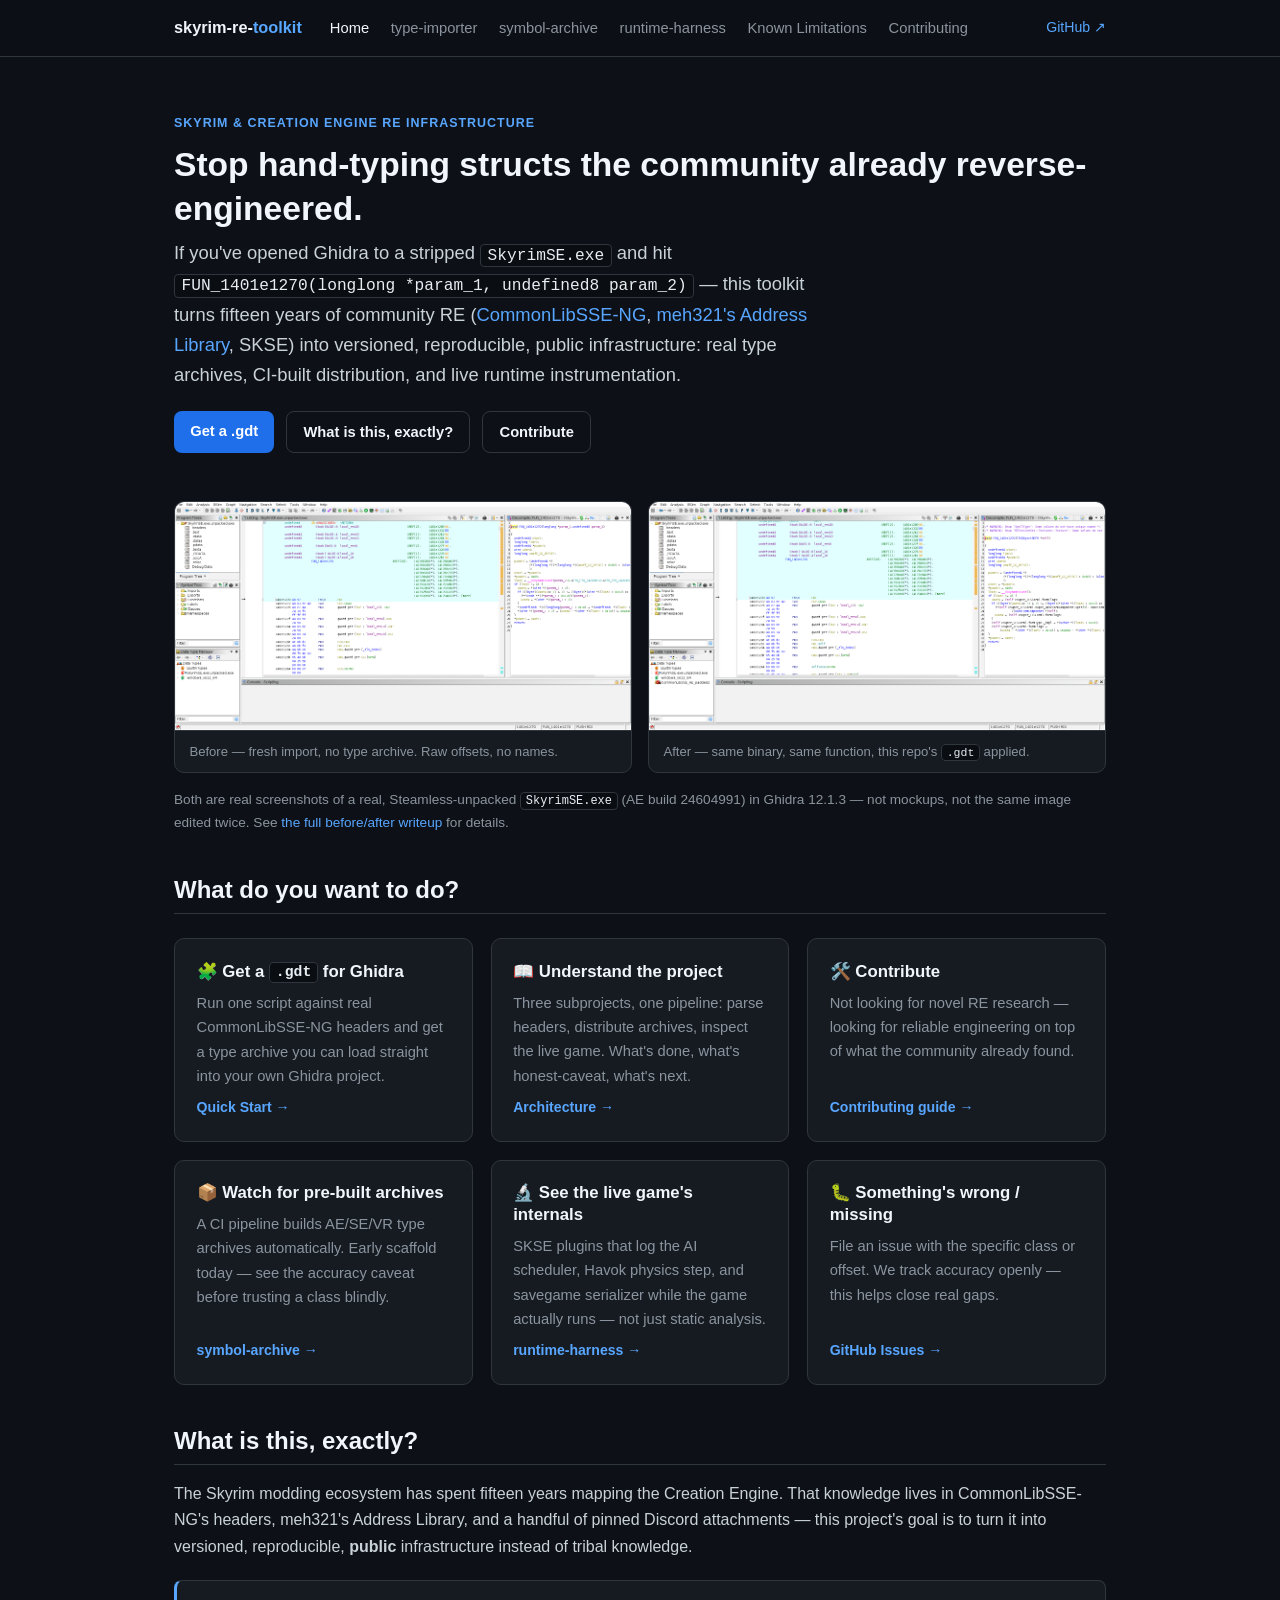
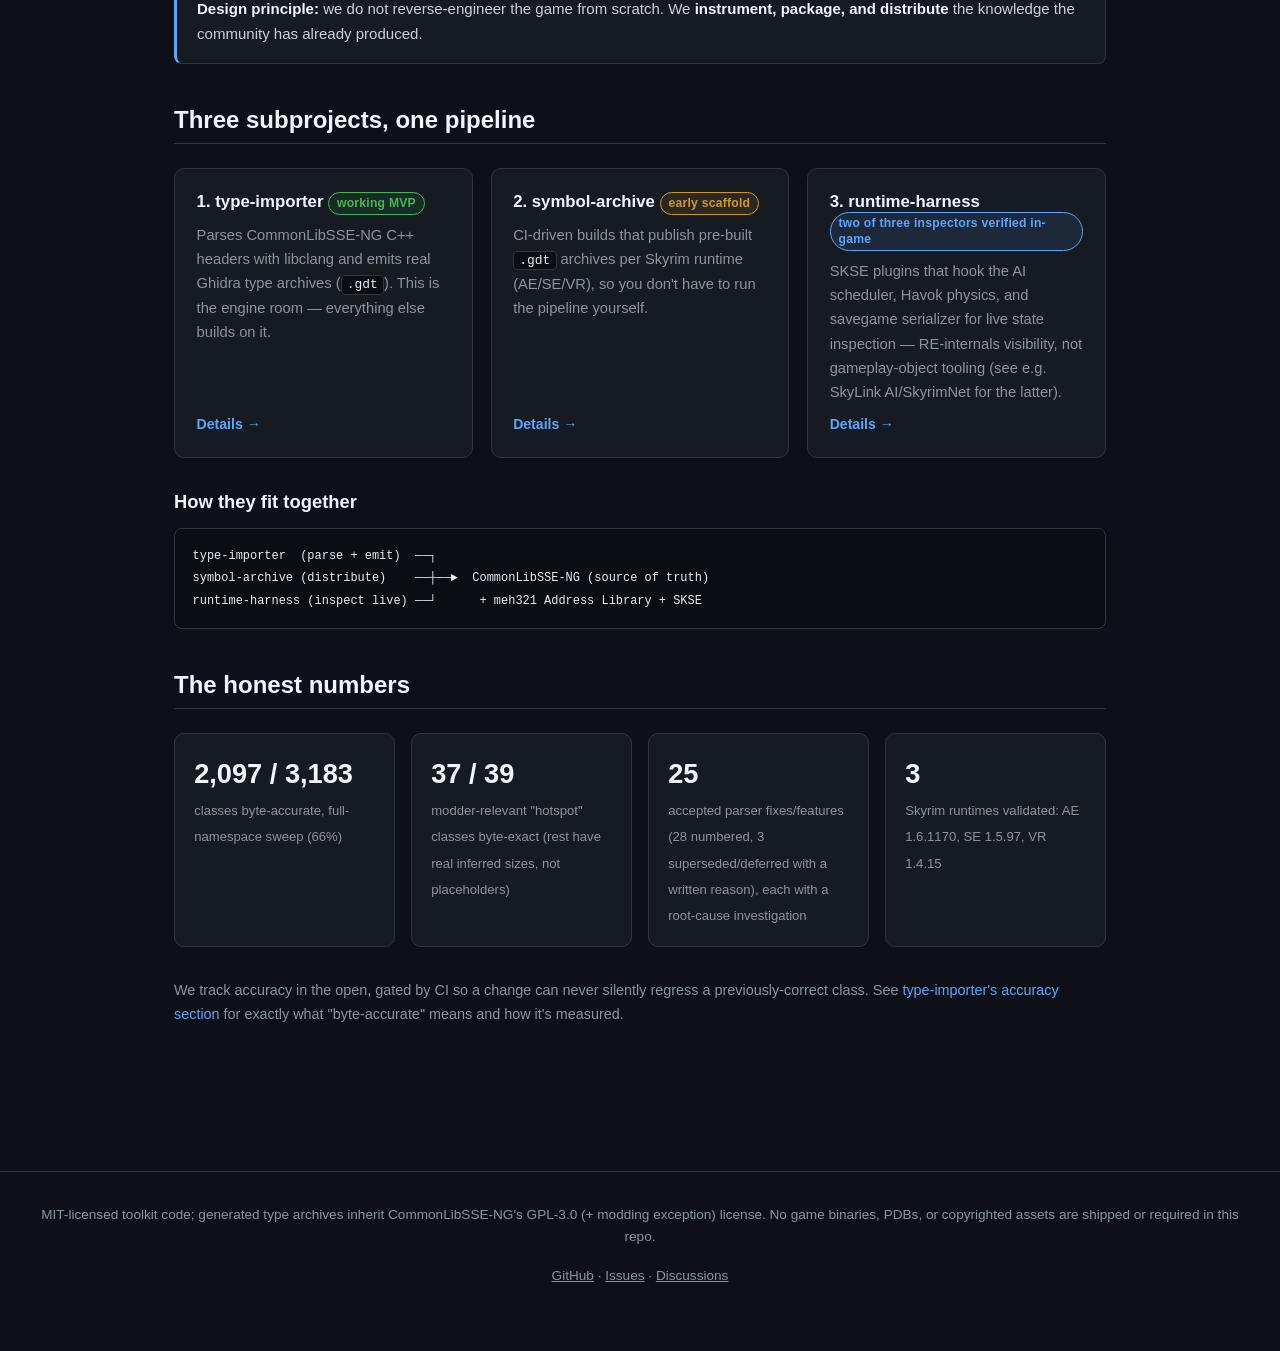
==== docs/index.html @ 268f7a03 "docs: T1-9 -- sync stale coverage numbers to patch 0028 (2,097/3,183 AE) Recomputed from the committ" ====
<!doctype html>
<html lang="en">
<head>
<meta charset="utf-8">
<title>skyrim-re-toolkit — reverse-engineering infrastructure for Skyrim</title>
<meta name="viewport" content="width=device-width, initial-scale=1">
<meta name="description" content="Type archives, distribution, and runtime instrumentation for Skyrim / Creation Engine reverse engineering — built on CommonLibSSE-NG, the Address Library, and SKSE.">
<link rel="stylesheet" href="assets/css/style.css">
</head>
<body>

<div class="topbar">
  <div class="topbar-inner">
    <div class="topbar-brand">skyrim-re-<span>toolkit</span></div>
    <nav class="topbar-nav">
      <a href="index.html" class="active">Home</a>
      <a href="type-importer.html">type-importer</a>
      <a href="symbol-archive.html">symbol-archive</a>
      <a href="runtime-harness.html">runtime-harness</a>
      <a href="known-limitations.html">Known Limitations</a>
      <a href="contributing.html">Contributing</a>
    </nav>
    <div class="topbar-gh"><a href="https://github.com/ByteBard97/skyrim-re-toolkit">GitHub ↗</a></div>
  </div>
</div>

<main>

  <section class="hero">
    <div class="eyebrow">Skyrim &amp; Creation Engine RE infrastructure</div>
    <h1>Stop hand-typing structs the community already reverse-engineered.</h1>
    <p class="lede">
      If you've opened Ghidra to a stripped <code>SkyrimSE.exe</code> and hit
      <code>FUN_1401e1270(longlong *param_1, undefined8 param_2)</code> — this toolkit
      turns fifteen years of community RE (<a href="https://github.com/CharmedBaryon/CommonLibSSE-NG">CommonLibSSE-NG</a>,
      <a href="https://github.com/meh321/AddressLibraryDatabase">meh321's Address Library</a>, SKSE) into
      versioned, reproducible, public infrastructure: real type archives, CI-built distribution, and
      live runtime instrumentation.
    </p>
    <div class="btn-row">
      <a class="btn" href="type-importer.html">Get a .gdt</a>
      <a class="btn-outline" href="#what-is-this">What is this, exactly?</a>
      <a class="btn-outline" href="contributing.html">Contribute</a>
    </div>
  </section>

  <div class="shot-pair">
    <div class="shot">
      <img src="assets/img/ghidra_untyped_decompile.png" alt="Ghidra decompiler showing an untyped function with raw pointer-offset arithmetic like (longlong)param_1 + 0x1a">
      <div class="shot-caption">Before — fresh import, no type archive. Raw offsets, no names.</div>
    </div>
    <div class="shot">
      <img src="assets/img/ghidra_typed_decompile.png" alt="Ghidra decompiler showing the same function retyped to TESObjectREFR with self->super_TESForm.formFlags instead of raw offsets">
      <div class="shot-caption">After — same binary, same function, this repo's <code>.gdt</code> applied.</div>
    </div>
  </div>
  <p style="font-size:0.85rem;color:var(--text-dim)">
    Both are real screenshots of a real, Steamless-unpacked <code>SkyrimSE.exe</code> (AE build 24604991) in
    Ghidra 12.1.3 — not mockups, not the same image edited twice. See
    <a href="type-importer.html#demo">the full before/after writeup</a> for details.
  </p>

  <h2 id="what-do-you-want-to-do">What do you want to do?</h2>
  <div class="card-grid">
    <div class="card">
      <h3>🧩 Get a <code>.gdt</code> for Ghidra</h3>
      <p>Run one script against real CommonLibSSE-NG headers and get a type archive you can load straight into your own Ghidra project.</p>
      <a class="card-cta" href="type-importer.html#quick-start">Quick Start →</a>
    </div>
    <div class="card">
      <h3>📖 Understand the project</h3>
      <p>Three subprojects, one pipeline: parse headers, distribute archives, inspect the live game. What's done, what's honest-caveat, what's next.</p>
      <a class="card-cta" href="#architecture">Architecture →</a>
    </div>
    <div class="card">
      <h3>🛠️ Contribute</h3>
      <p>Not looking for novel RE research — looking for reliable engineering on top of what the community already found.</p>
      <a class="card-cta" href="contributing.html">Contributing guide →</a>
    </div>
    <div class="card">
      <h3>📦 Watch for pre-built archives</h3>
      <p>A CI pipeline builds AE/SE/VR type archives automatically. Early scaffold today — see the accuracy caveat before trusting a class blindly.</p>
      <a class="card-cta" href="symbol-archive.html">symbol-archive →</a>
    </div>
    <div class="card">
      <h3>🔬 See the live game's internals</h3>
      <p>SKSE plugins that log the AI scheduler, Havok physics step, and savegame serializer while the game actually runs — not just static analysis.</p>
      <a class="card-cta" href="runtime-harness.html">runtime-harness →</a>
    </div>
    <div class="card">
      <h3>🐛 Something's wrong / missing</h3>
      <p>File an issue with the specific class or offset. We track accuracy openly — this helps close real gaps.</p>
      <a class="card-cta" href="https://github.com/ByteBard97/skyrim-re-toolkit/issues">GitHub Issues →</a>
    </div>
  </div>

  <h2 id="what-is-this">What is this, exactly?</h2>
  <p>
    The Skyrim modding ecosystem has spent fifteen years mapping the Creation Engine. That knowledge
    lives in CommonLibSSE-NG's headers, meh321's Address Library, and a handful of pinned Discord
    attachments — this project's goal is to turn it into versioned, reproducible, <strong>public</strong>
    infrastructure instead of tribal knowledge.
  </p>
  <div class="callout">
    <strong>Design principle:</strong> we do not reverse-engineer the game from scratch. We
    <strong>instrument, package, and distribute</strong> the knowledge the community has already produced.
  </div>

  <h2 id="architecture">Three subprojects, one pipeline</h2>
  <div class="card-grid">
    <div class="card">
      <h3>1. type-importer <span class="badge badge-good">working MVP</span></h3>
      <p>Parses CommonLibSSE-NG C++ headers with libclang and emits real Ghidra type archives (<code>.gdt</code>). This is the engine room — everything else builds on it.</p>
      <a class="card-cta" href="type-importer.html">Details →</a>
    </div>
    <div class="card">
      <h3>2. symbol-archive <span class="badge badge-warn">early scaffold</span></h3>
      <p>CI-driven builds that publish pre-built <code>.gdt</code> archives per Skyrim runtime (AE/SE/VR), so you don't have to run the pipeline yourself.</p>
      <a class="card-cta" href="symbol-archive.html">Details →</a>
    </div>
    <div class="card">
      <h3>3. runtime-harness <span class="badge badge-progress">two of three inspectors verified in-game</span></h3>
      <p>SKSE plugins that hook the AI scheduler, Havok physics, and savegame serializer for live state inspection — RE-internals visibility, not gameplay-object tooling (see e.g. SkyLink AI/SkyrimNet for the latter).</p>
      <a class="card-cta" href="runtime-harness.html">Details →</a>
    </div>
  </div>

  <h3>How they fit together</h3>
  <pre><code>type-importer  (parse + emit)  ──┐
symbol-archive (distribute)    ──┼──►  CommonLibSSE-NG (source of truth)
runtime-harness (inspect live) ──┘      + meh321 Address Library + SKSE</code></pre>

  <h2 id="numbers">The honest numbers</h2>
  <div class="stat-grid">
    <div class="stat"><span class="num">2,097 / 3,183</span><span class="label">classes byte-accurate, full-namespace sweep (66%)</span></div>
    <div class="stat"><span class="num">37 / 39</span><span class="label">modder-relevant "hotspot" classes byte-exact (rest have real inferred sizes, not placeholders)</span></div>
    <div class="stat"><span class="num">25</span><span class="label">accepted parser fixes/features (28 numbered, 3 superseded/deferred with a written reason), each with a root-cause investigation</span></div>
    <div class="stat"><span class="num">3</span><span class="label">Skyrim runtimes validated: AE 1.6.1170, SE 1.5.97, VR 1.4.15</span></div>
  </div>
  <p style="font-size:0.9rem;color:var(--text-dim)">
    We track accuracy in the open, gated by CI so a change can never silently regress a previously-correct
    class. See <a href="type-importer.html#accuracy">type-importer's accuracy section</a> for exactly what
    "byte-accurate" means and how it's measured.
  </p>

</main>

<footer>
  <p>MIT-licensed toolkit code; generated type archives inherit CommonLibSSE-NG's GPL-3.0 (+ modding
  exception) license. No game binaries, PDBs, or copyrighted assets are shipped or required in this repo.</p>
  <p>
    <a href="https://github.com/ByteBard97/skyrim-re-toolkit">GitHub</a> ·
    <a href="https://github.com/ByteBard97/skyrim-re-toolkit/issues">Issues</a> ·
    <a href="https://github.com/ByteBard97/skyrim-re-toolkit/discussions">Discussions</a>
  </p>
</footer>

</body>
</html>
---- docs/assets/css/style.css ----
:root {
  --bg: #0d1117;
  --bg-raised: #161b22;
  --bg-card: #161b22;
  --border: #30363d;
  --text: #c9d1d9;
  --text-dim: #8b949e;
  --heading: #f0f6fc;
  --accent: #58a6ff;
  --accent-dim: #1f6feb;
  --good: #3fb950;
  --warn: #d29922;
  --code-bg: #0a0d12;
  --max-width: 980px;
}

* { box-sizing: border-box; }

html { scroll-behavior: smooth; }

body {
  margin: 0;
  background: var(--bg);
  color: var(--text);
  font-family: -apple-system, BlinkMacSystemFont, "Segoe UI", Helvetica, Arial, sans-serif;
  line-height: 1.65;
  font-size: 16px;
}

a { color: var(--accent); text-decoration: none; }
a:hover { text-decoration: underline; }

h1, h2, h3, h4 {
  color: var(--heading);
  line-height: 1.3;
  font-weight: 650;
}

h1 { font-size: 2.1rem; margin: 0 0 0.5rem; }
h2 { font-size: 1.5rem; margin: 2.5rem 0 1rem; border-bottom: 1px solid var(--border); padding-bottom: 0.5rem; }
h3 { font-size: 1.15rem; margin: 1.75rem 0 0.75rem; }

p { margin: 0 0 1rem; }

code {
  font-family: ui-monospace, "SFMono-Regular", Menlo, Consolas, monospace;
  background: var(--code-bg);
  border: 1px solid var(--border);
  border-radius: 4px;
  padding: 0.1em 0.4em;
  font-size: 0.88em;
  color: #e6edf3;
}

pre {
  background: var(--code-bg);
  border: 1px solid var(--border);
  border-radius: 8px;
  padding: 1rem 1.1rem;
  overflow-x: auto;
  font-size: 0.85rem;
}
pre code { background: none; border: none; padding: 0; }

/* ---------- layout shell ---------- */

.topbar {
  border-bottom: 1px solid var(--border);
  background: rgba(13, 17, 23, 0.85);
  backdrop-filter: blur(6px);
  position: sticky;
  top: 0;
  z-index: 10;
}
.topbar-inner {
  max-width: var(--max-width);
  margin: 0 auto;
  padding: 0.9rem 1.5rem;
  display: flex;
  align-items: center;
  gap: 1.75rem;
  flex-wrap: wrap;
}
.topbar-brand {
  font-weight: 700;
  color: var(--heading);
  font-size: 1.02rem;
  white-space: nowrap;
}
.topbar-brand span { color: var(--accent); }
.topbar-nav {
  display: flex;
  gap: 1.35rem;
  flex-wrap: wrap;
  font-size: 0.92rem;
}
.topbar-nav a { color: var(--text-dim); }
.topbar-nav a:hover, .topbar-nav a.active { color: var(--heading); text-decoration: none; }
.topbar-gh {
  margin-left: auto;
  font-size: 0.88rem;
  color: var(--text-dim);
}

main {
  max-width: var(--max-width);
  margin: 0 auto;
  padding: 2.5rem 1.5rem 5rem;
}

.eyebrow {
  text-transform: uppercase;
  letter-spacing: 0.08em;
  font-size: 0.78rem;
  color: var(--accent);
  font-weight: 700;
  margin-bottom: 0.6rem;
}

.lede {
  font-size: 1.15rem;
  color: var(--text);
  max-width: 62ch;
}

footer {
  border-top: 1px solid var(--border);
  margin-top: 3rem;
  padding: 2rem 1.5rem 3rem;
  text-align: center;
  color: var(--text-dim);
  font-size: 0.85rem;
}
footer a { color: var(--text-dim); text-decoration: underline; }

/* ---------- reusable components ---------- */

.card-grid {
  display: grid;
  grid-template-columns: repeat(auto-fit, minmax(240px, 1fr));
  gap: 1.1rem;
  margin: 1.5rem 0 2rem;
}
.card {
  background: var(--bg-card);
  border: 1px solid var(--border);
  border-radius: 10px;
  padding: 1.35rem;
  display: flex;
  flex-direction: column;
  gap: 0.5rem;
}
.card h3 { margin: 0; font-size: 1.05rem; }
.card p { color: var(--text-dim); font-size: 0.92rem; margin: 0; }
.card .card-cta { margin-top: auto; font-size: 0.88rem; font-weight: 600; }
.card:hover { border-color: var(--accent-dim); }

.stat-grid {
  display: grid;
  grid-template-columns: repeat(auto-fit, minmax(150px, 1fr));
  gap: 1rem;
  margin: 1.5rem 0 2rem;
}
.stat {
  background: var(--bg-raised);
  border: 1px solid var(--border);
  border-radius: 10px;
  padding: 1.1rem 1.2rem;
}
.stat .num { font-size: 1.7rem; font-weight: 750; color: var(--heading); display: block; }
.stat .label { font-size: 0.82rem; color: var(--text-dim); }

.badge {
  display: inline-block;
  font-size: 0.76rem;
  font-weight: 700;
  padding: 0.2em 0.65em;
  border-radius: 999px;
  border: 1px solid;
  letter-spacing: 0.02em;
}
.badge-good { color: var(--good); border-color: var(--good); background: rgba(63, 185, 80, 0.1); }
.badge-warn { color: var(--warn); border-color: var(--warn); background: rgba(210, 153, 34, 0.1); }
.badge-progress { color: var(--accent); border-color: var(--accent); background: rgba(88, 166, 255, 0.1); }

table {
  width: 100%;
  border-collapse: collapse;
  margin: 1rem 0 1.5rem;
  font-size: 0.9rem;
}
th, td {
  text-align: left;
  padding: 0.6rem 0.75rem;
  border-bottom: 1px solid var(--border);
  vertical-align: top;
}
th { color: var(--heading); font-weight: 650; }

.shot {
  border: 1px solid var(--border);
  border-radius: 10px;
  overflow: hidden;
  margin: 1rem 0;
  background: var(--bg-raised);
}
.shot img { display: block; width: 100%; height: auto; }
.shot-caption {
  padding: 0.6rem 0.9rem;
  font-size: 0.82rem;
  color: var(--text-dim);
  border-top: 1px solid var(--border);
}
.shot-pair {
  display: grid;
  grid-template-columns: 1fr 1fr;
  gap: 1rem;
}
@media (max-width: 720px) {
  .shot-pair { grid-template-columns: 1fr; }
}

.callout {
  border: 1px solid var(--border);
  border-left: 3px solid var(--accent);
  background: var(--bg-raised);
  border-radius: 8px;
  padding: 1rem 1.25rem;
  margin: 1.25rem 0;
  font-size: 0.94rem;
}
.callout.warn { border-left-color: var(--warn); }
.callout strong { color: var(--heading); }

.btn {
  display: inline-block;
  background: var(--accent-dim);
  color: white;
  padding: 0.55em 1.1em;
  border-radius: 8px;
  font-weight: 650;
  font-size: 0.92rem;
}
.btn:hover { background: var(--accent); text-decoration: none; }
.btn-outline {
  display: inline-block;
  border: 1px solid var(--border);
  color: var(--heading);
  padding: 0.55em 1.1em;
  border-radius: 8px;
  font-weight: 600;
  font-size: 0.92rem;
}
.btn-outline:hover { border-color: var(--accent); text-decoration: none; }
.btn-row { display: flex; gap: 0.75rem; flex-wrap: wrap; margin: 1.25rem 0 1.5rem; }

ul.plain { padding-left: 1.2rem; }
ul.plain li { margin-bottom: 0.4rem; }

.hero {
  padding: 1rem 0 0.5rem;
}
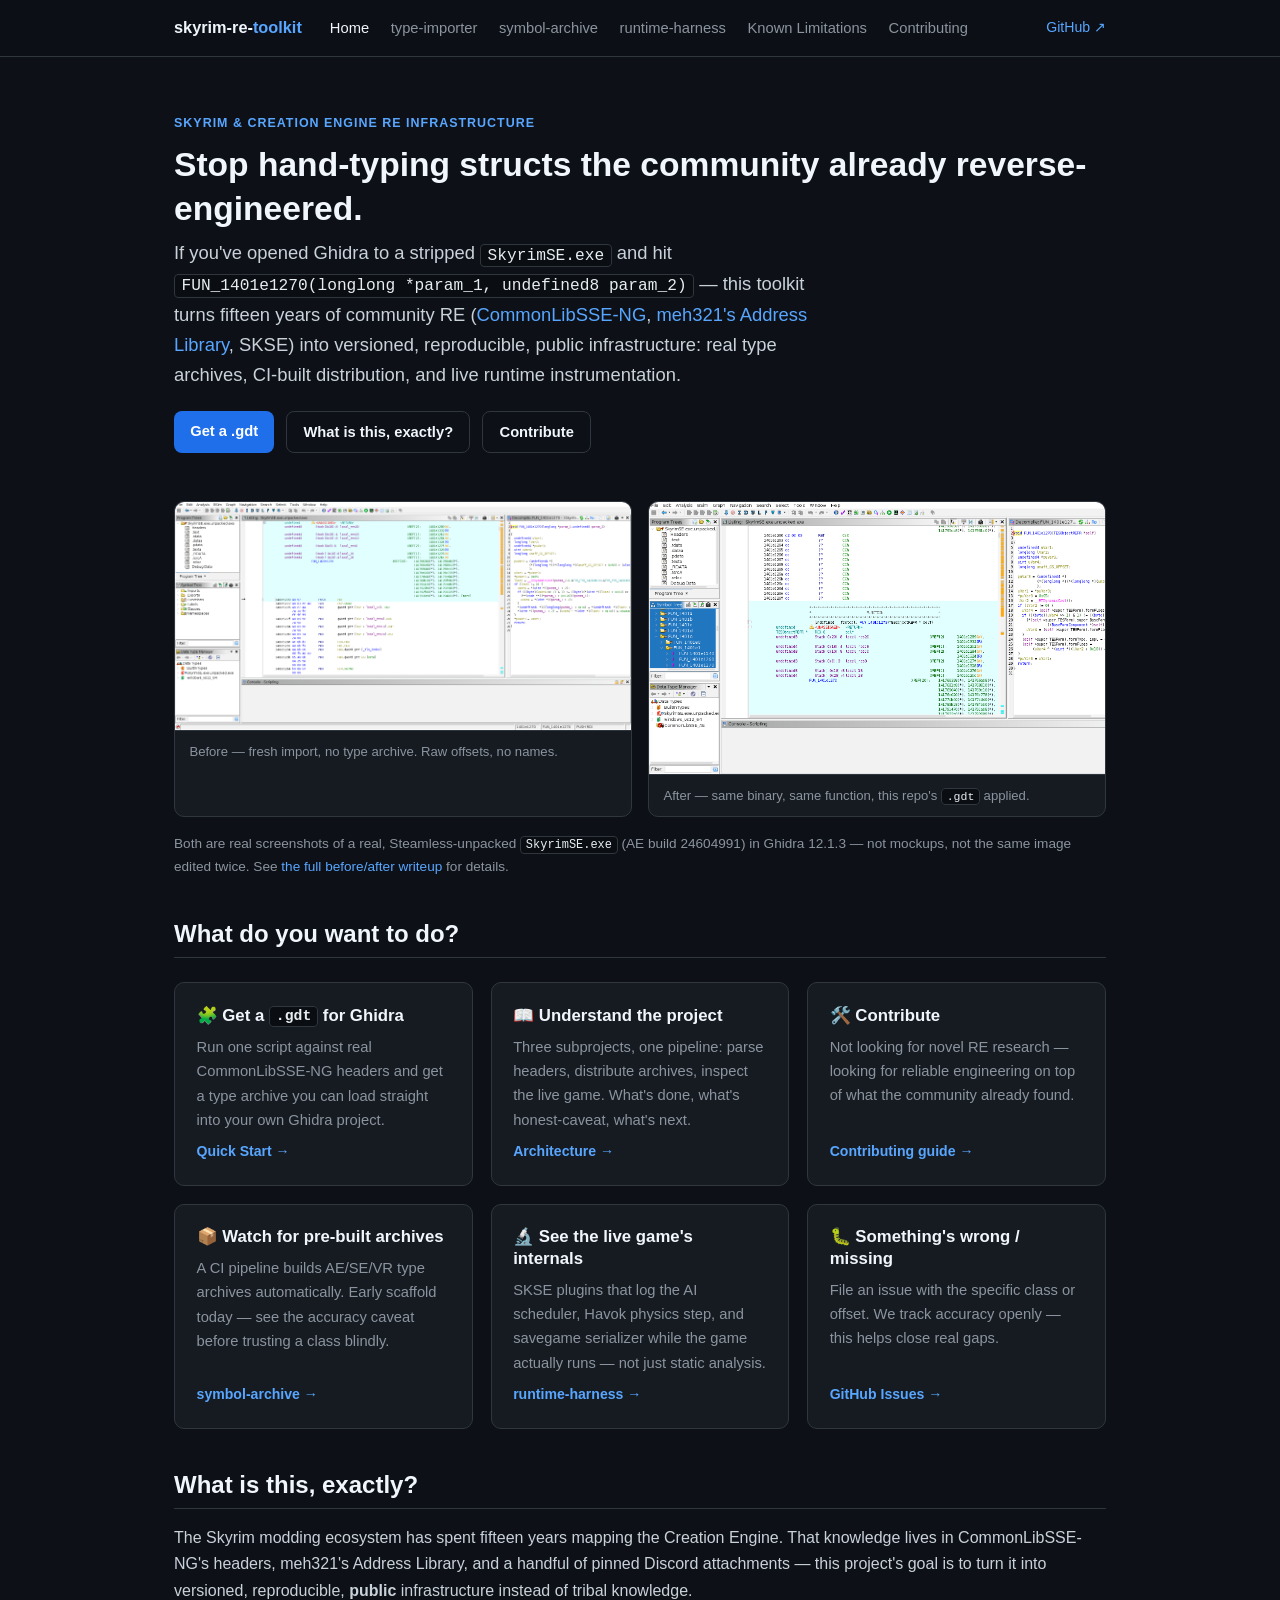
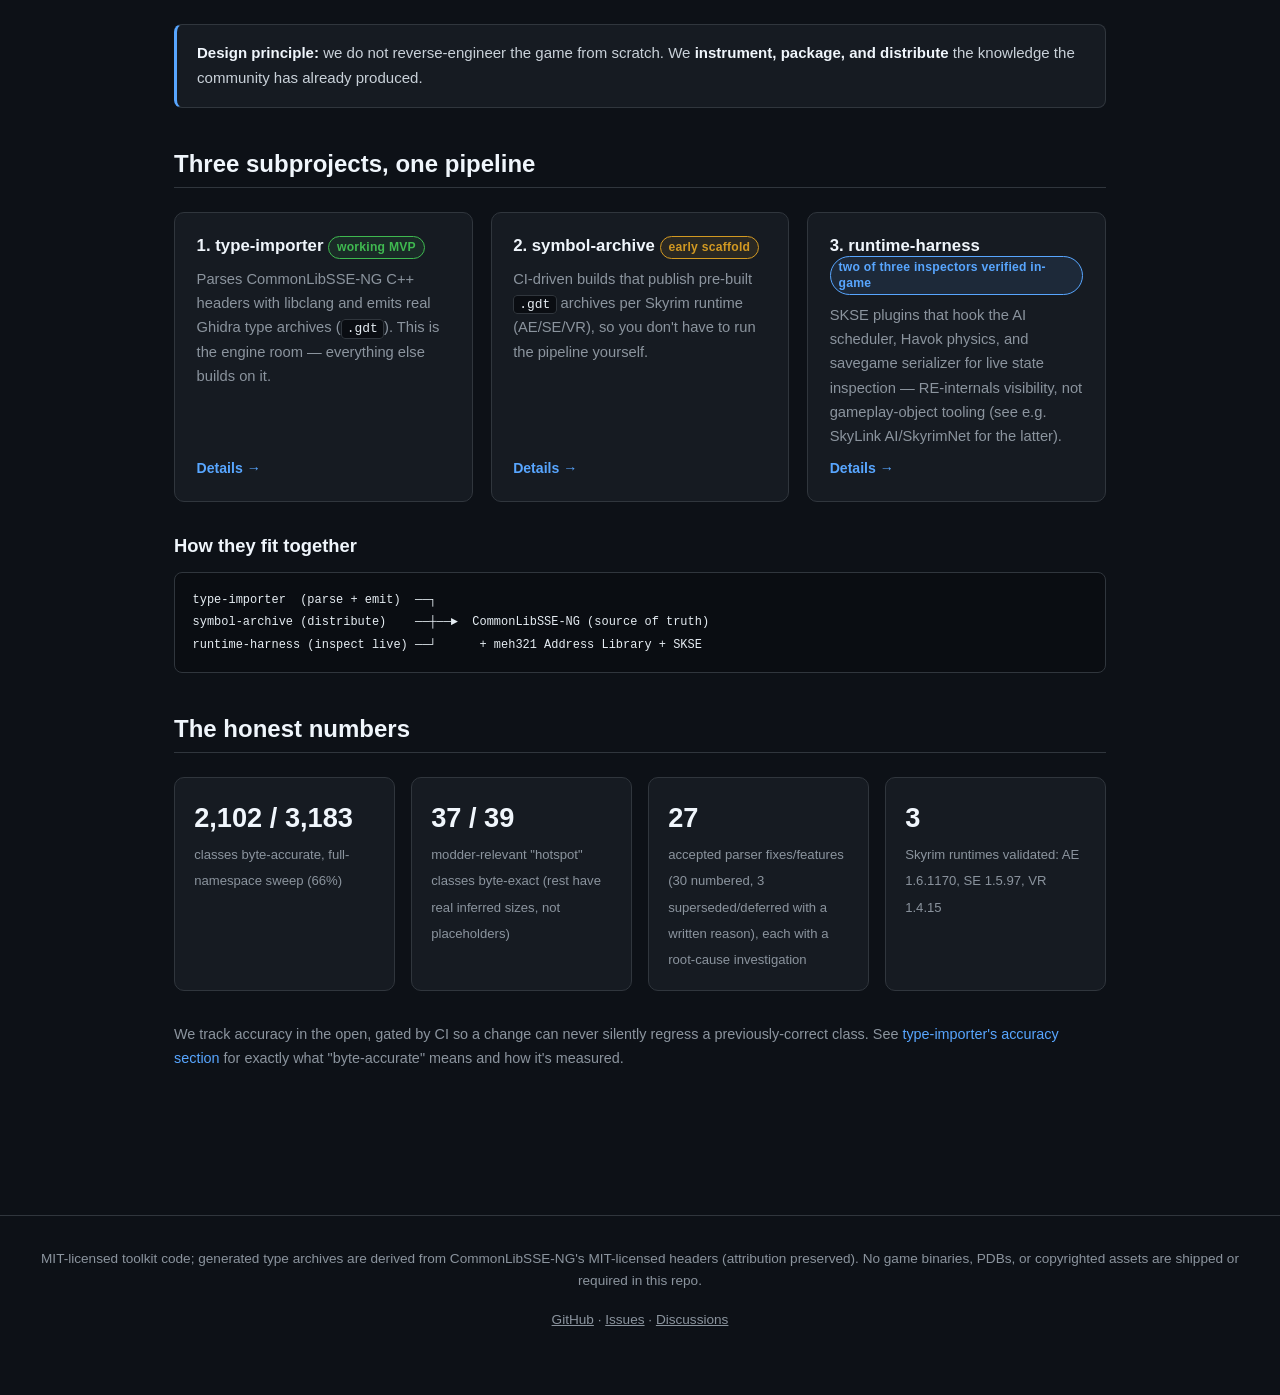
==== commit 290c79a0: "docs: fix the license story, sync numbers to patch 0030, define byte-accurate, cite prior art - Lice" ====
--- a/docs/index.html
+++ b/docs/index.html
@@ -132,9 +132,9 @@
 
   <h2 id="numbers">The honest numbers</h2>
   <div class="stat-grid">
-    <div class="stat"><span class="num">2,097 / 3,183</span><span class="label">classes byte-accurate, full-namespace sweep (66%)</span></div>
+    <div class="stat"><span class="num">2,102 / 3,183</span><span class="label">classes byte-accurate, full-namespace sweep (66%)</span></div>
     <div class="stat"><span class="num">37 / 39</span><span class="label">modder-relevant "hotspot" classes byte-exact (rest have real inferred sizes, not placeholders)</span></div>
-    <div class="stat"><span class="num">25</span><span class="label">accepted parser fixes/features (28 numbered, 3 superseded/deferred with a written reason), each with a root-cause investigation</span></div>
+    <div class="stat"><span class="num">27</span><span class="label">accepted parser fixes/features (30 numbered, 3 superseded/deferred with a written reason), each with a root-cause investigation</span></div>
     <div class="stat"><span class="num">3</span><span class="label">Skyrim runtimes validated: AE 1.6.1170, SE 1.5.97, VR 1.4.15</span></div>
   </div>
   <p style="font-size:0.9rem;color:var(--text-dim)">
@@ -146,8 +146,8 @@
 </main>
 
 <footer>
-  <p>MIT-licensed toolkit code; generated type archives inherit CommonLibSSE-NG's GPL-3.0 (+ modding
-  exception) license. No game binaries, PDBs, or copyrighted assets are shipped or required in this repo.</p>
+  <p>MIT-licensed toolkit code; generated type archives are derived from CommonLibSSE-NG's MIT-licensed
+  headers (attribution preserved). No game binaries, PDBs, or copyrighted assets are shipped or required in this repo.</p>
   <p>
     <a href="https://github.com/ByteBard97/skyrim-re-toolkit">GitHub</a> ·
     <a href="https://github.com/ByteBard97/skyrim-re-toolkit/issues">Issues</a> ·
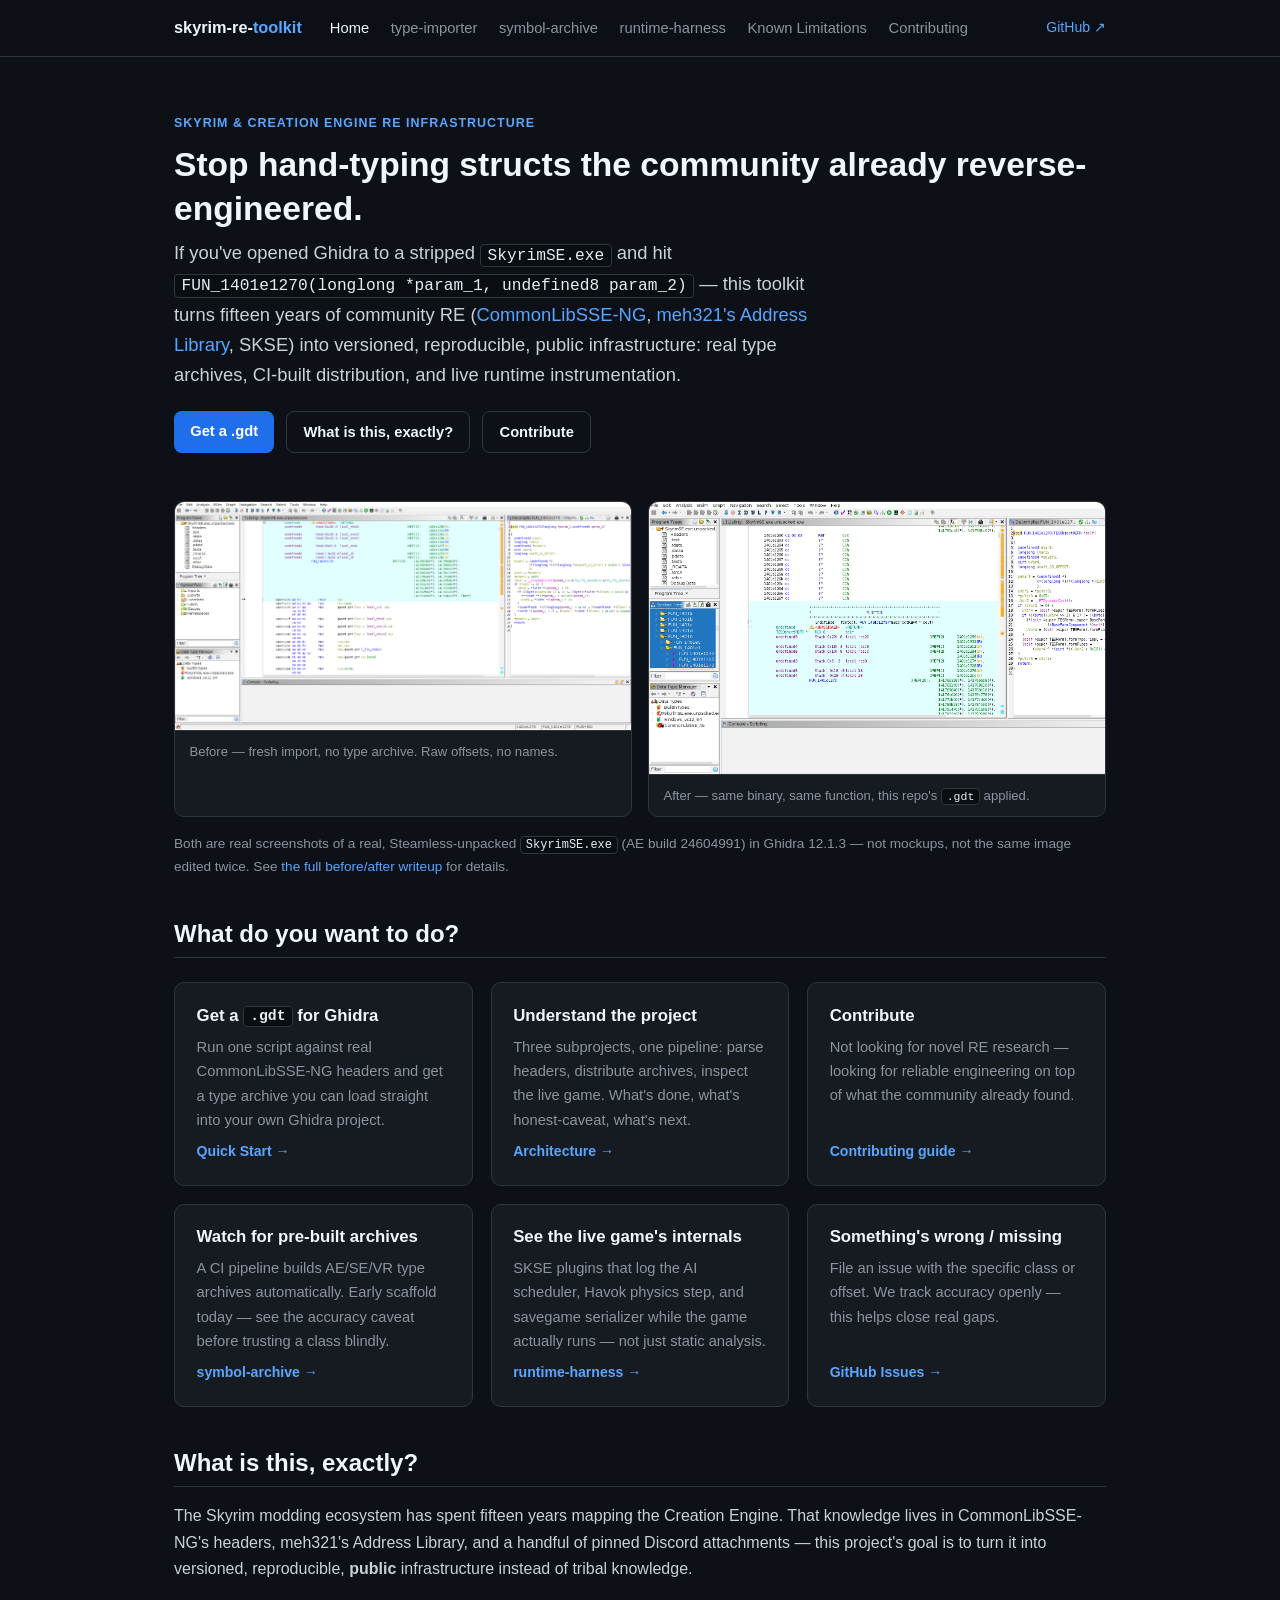
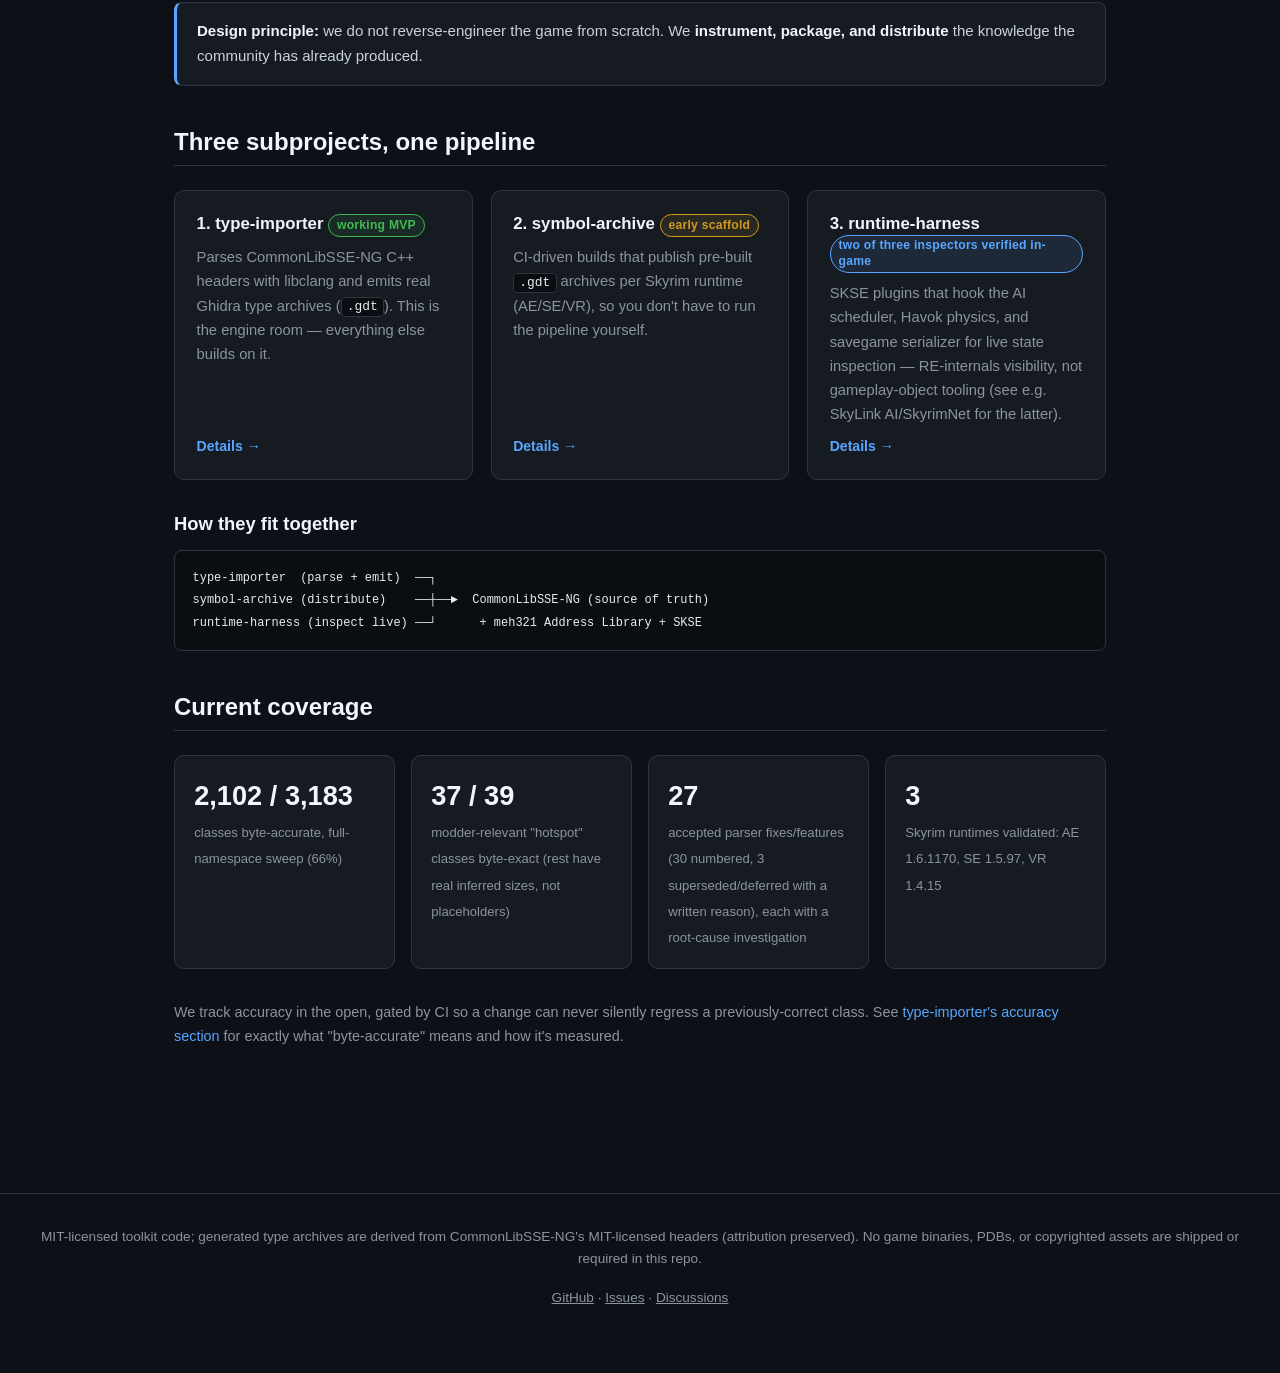
==== commit 7a5bdebd: "docs: remove remaining internal-notes leakage and clean up presentation - Drop dangling references t" ====
--- a/docs/index.html
+++ b/docs/index.html
@@ -63,32 +63,32 @@
   <h2 id="what-do-you-want-to-do">What do you want to do?</h2>
   <div class="card-grid">
     <div class="card">
-      <h3>🧩 Get a <code>.gdt</code> for Ghidra</h3>
+      <h3>Get a <code>.gdt</code> for Ghidra</h3>
       <p>Run one script against real CommonLibSSE-NG headers and get a type archive you can load straight into your own Ghidra project.</p>
       <a class="card-cta" href="type-importer.html#quick-start">Quick Start →</a>
     </div>
     <div class="card">
-      <h3>📖 Understand the project</h3>
+      <h3>Understand the project</h3>
       <p>Three subprojects, one pipeline: parse headers, distribute archives, inspect the live game. What's done, what's honest-caveat, what's next.</p>
       <a class="card-cta" href="#architecture">Architecture →</a>
     </div>
     <div class="card">
-      <h3>🛠️ Contribute</h3>
+      <h3>Contribute</h3>
       <p>Not looking for novel RE research — looking for reliable engineering on top of what the community already found.</p>
       <a class="card-cta" href="contributing.html">Contributing guide →</a>
     </div>
     <div class="card">
-      <h3>📦 Watch for pre-built archives</h3>
+      <h3>Watch for pre-built archives</h3>
       <p>A CI pipeline builds AE/SE/VR type archives automatically. Early scaffold today — see the accuracy caveat before trusting a class blindly.</p>
       <a class="card-cta" href="symbol-archive.html">symbol-archive →</a>
     </div>
     <div class="card">
-      <h3>🔬 See the live game's internals</h3>
+      <h3>See the live game's internals</h3>
       <p>SKSE plugins that log the AI scheduler, Havok physics step, and savegame serializer while the game actually runs — not just static analysis.</p>
       <a class="card-cta" href="runtime-harness.html">runtime-harness →</a>
     </div>
     <div class="card">
-      <h3>🐛 Something's wrong / missing</h3>
+      <h3>Something's wrong / missing</h3>
       <p>File an issue with the specific class or offset. We track accuracy openly — this helps close real gaps.</p>
       <a class="card-cta" href="https://github.com/ByteBard97/skyrim-re-toolkit/issues">GitHub Issues →</a>
     </div>
@@ -130,7 +130,7 @@
 symbol-archive (distribute)    ──┼──►  CommonLibSSE-NG (source of truth)
 runtime-harness (inspect live) ──┘      + meh321 Address Library + SKSE</code></pre>
 
-  <h2 id="numbers">The honest numbers</h2>
+  <h2 id="numbers">Current coverage</h2>
   <div class="stat-grid">
     <div class="stat"><span class="num">2,102 / 3,183</span><span class="label">classes byte-accurate, full-namespace sweep (66%)</span></div>
     <div class="stat"><span class="num">37 / 39</span><span class="label">modder-relevant "hotspot" classes byte-exact (rest have real inferred sizes, not placeholders)</span></div>
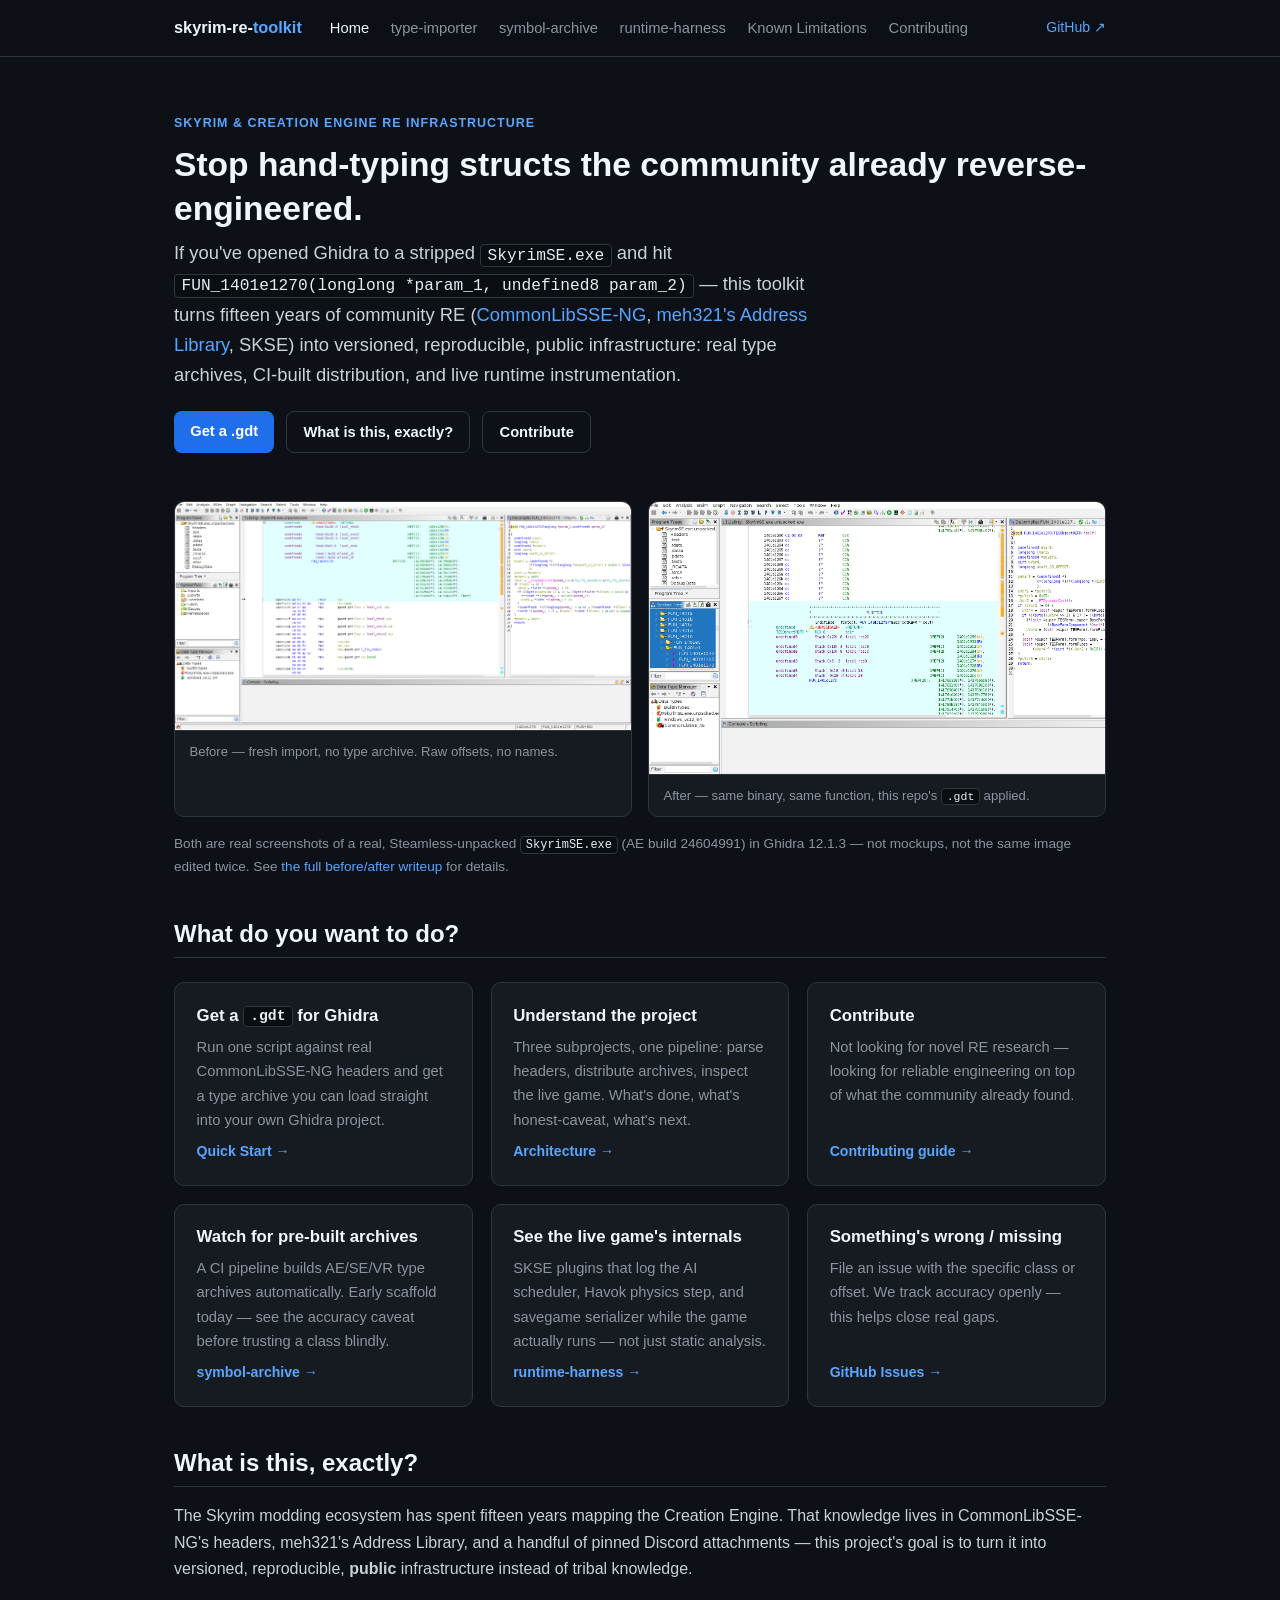
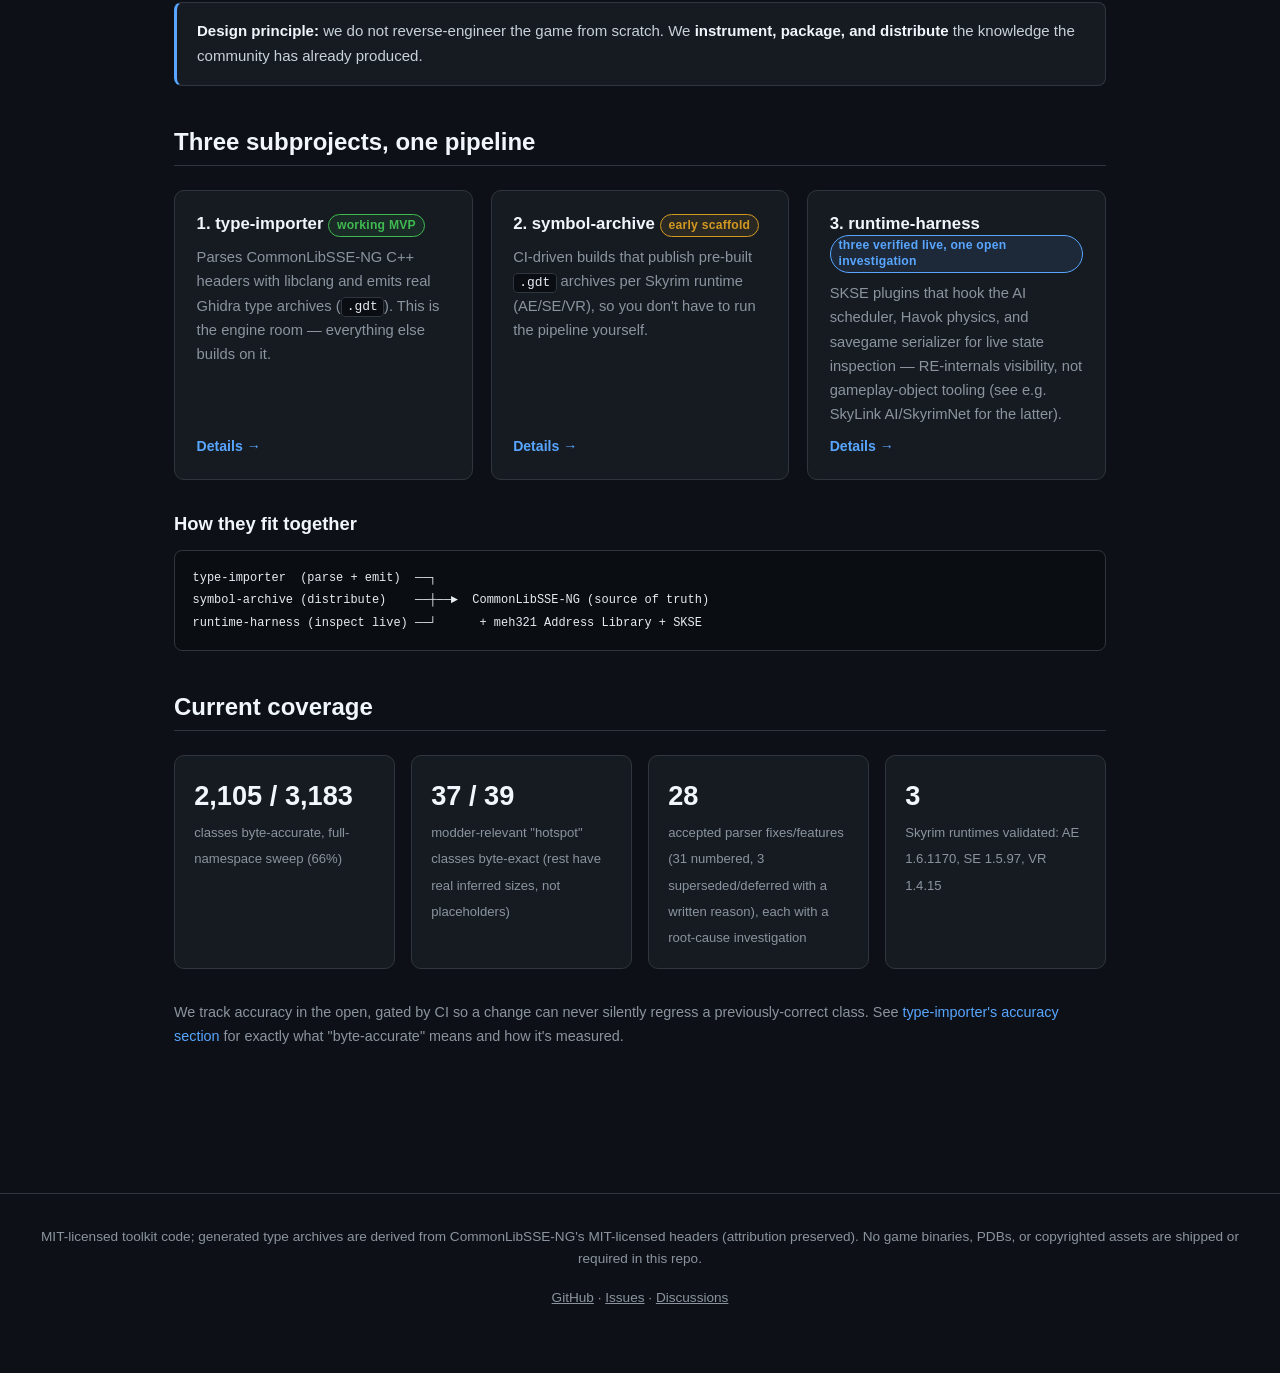
==== commit a6440397: "docs: number sync for patch 0031, honest runtime-harness framing, drop dead GPL line - Sync every OK" ====
--- a/docs/index.html
+++ b/docs/index.html
@@ -119,7 +119,7 @@
       <a class="card-cta" href="symbol-archive.html">Details →</a>
     </div>
     <div class="card">
-      <h3>3. runtime-harness <span class="badge badge-progress">two of three inspectors verified in-game</span></h3>
+      <h3>3. runtime-harness <span class="badge badge-progress">three verified live, one open investigation</span></h3>
       <p>SKSE plugins that hook the AI scheduler, Havok physics, and savegame serializer for live state inspection — RE-internals visibility, not gameplay-object tooling (see e.g. SkyLink AI/SkyrimNet for the latter).</p>
       <a class="card-cta" href="runtime-harness.html">Details →</a>
     </div>
@@ -132,9 +132,9 @@
 
   <h2 id="numbers">Current coverage</h2>
   <div class="stat-grid">
-    <div class="stat"><span class="num">2,102 / 3,183</span><span class="label">classes byte-accurate, full-namespace sweep (66%)</span></div>
+    <div class="stat"><span class="num">2,105 / 3,183</span><span class="label">classes byte-accurate, full-namespace sweep (66%)</span></div>
     <div class="stat"><span class="num">37 / 39</span><span class="label">modder-relevant "hotspot" classes byte-exact (rest have real inferred sizes, not placeholders)</span></div>
-    <div class="stat"><span class="num">27</span><span class="label">accepted parser fixes/features (30 numbered, 3 superseded/deferred with a written reason), each with a root-cause investigation</span></div>
+    <div class="stat"><span class="num">28</span><span class="label">accepted parser fixes/features (31 numbered, 3 superseded/deferred with a written reason), each with a root-cause investigation</span></div>
     <div class="stat"><span class="num">3</span><span class="label">Skyrim runtimes validated: AE 1.6.1170, SE 1.5.97, VR 1.4.15</span></div>
   </div>
   <p style="font-size:0.9rem;color:var(--text-dim)">
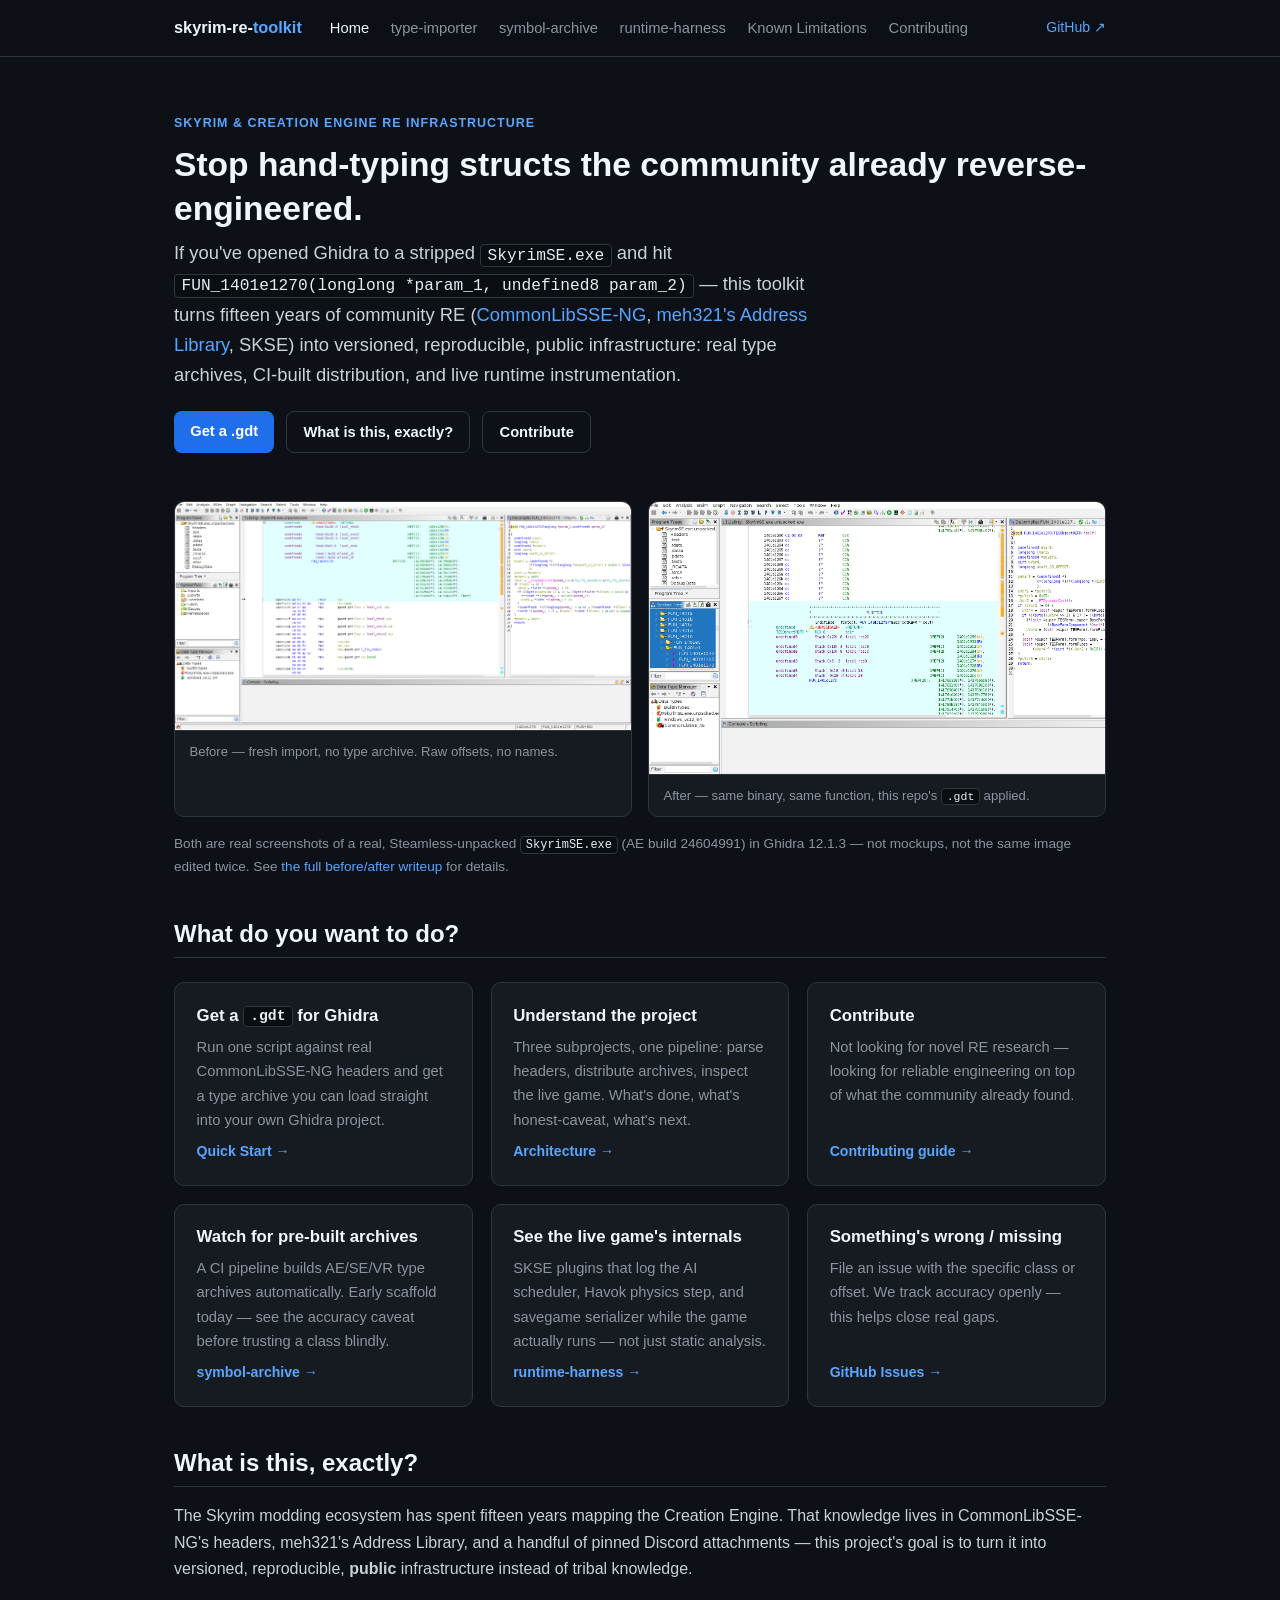
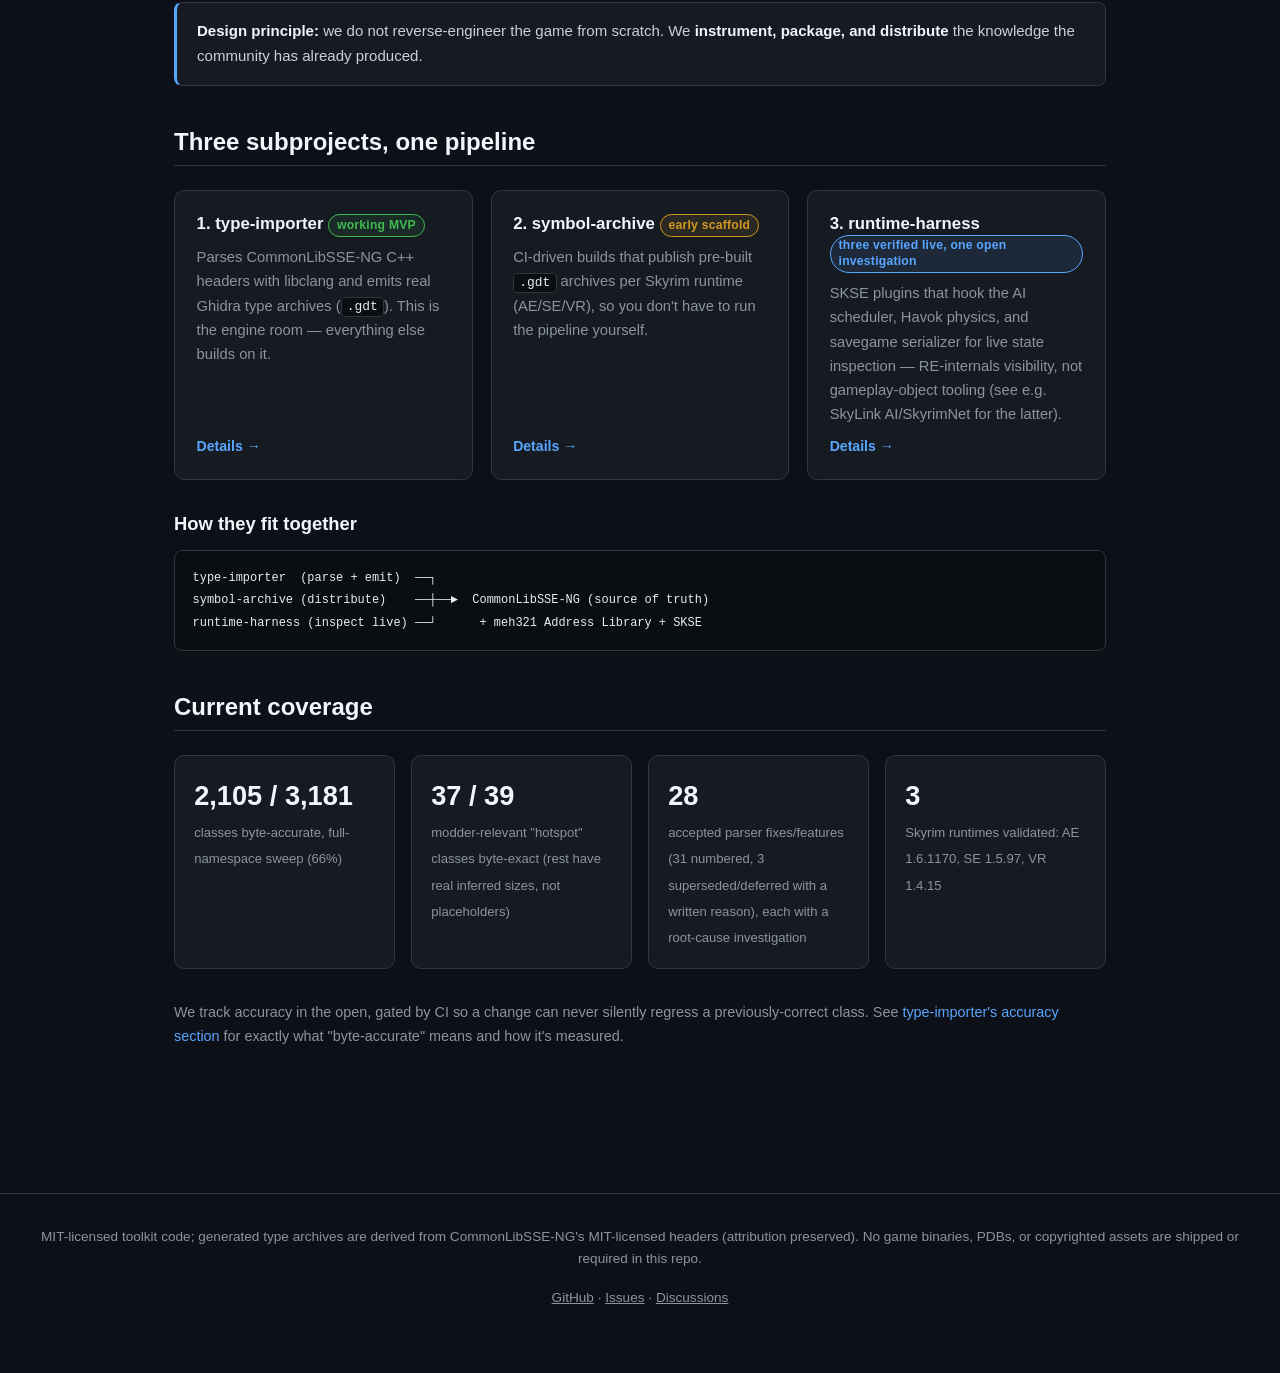
==== commit 86d93dac: "docs: gitignore backstop, bus-factor disclosure, patch-count reconciliation, stale denominators, scr" ====
--- a/docs/index.html
+++ b/docs/index.html
@@ -132,7 +132,7 @@
 
   <h2 id="numbers">Current coverage</h2>
   <div class="stat-grid">
-    <div class="stat"><span class="num">2,105 / 3,183</span><span class="label">classes byte-accurate, full-namespace sweep (66%)</span></div>
+    <div class="stat"><span class="num">2,105 / 3,181</span><span class="label">classes byte-accurate, full-namespace sweep (66%)</span></div>
     <div class="stat"><span class="num">37 / 39</span><span class="label">modder-relevant "hotspot" classes byte-exact (rest have real inferred sizes, not placeholders)</span></div>
     <div class="stat"><span class="num">28</span><span class="label">accepted parser fixes/features (31 numbered, 3 superseded/deferred with a written reason), each with a root-cause investigation</span></div>
     <div class="stat"><span class="num">3</span><span class="label">Skyrim runtimes validated: AE 1.6.1170, SE 1.5.97, VR 1.4.15</span></div>
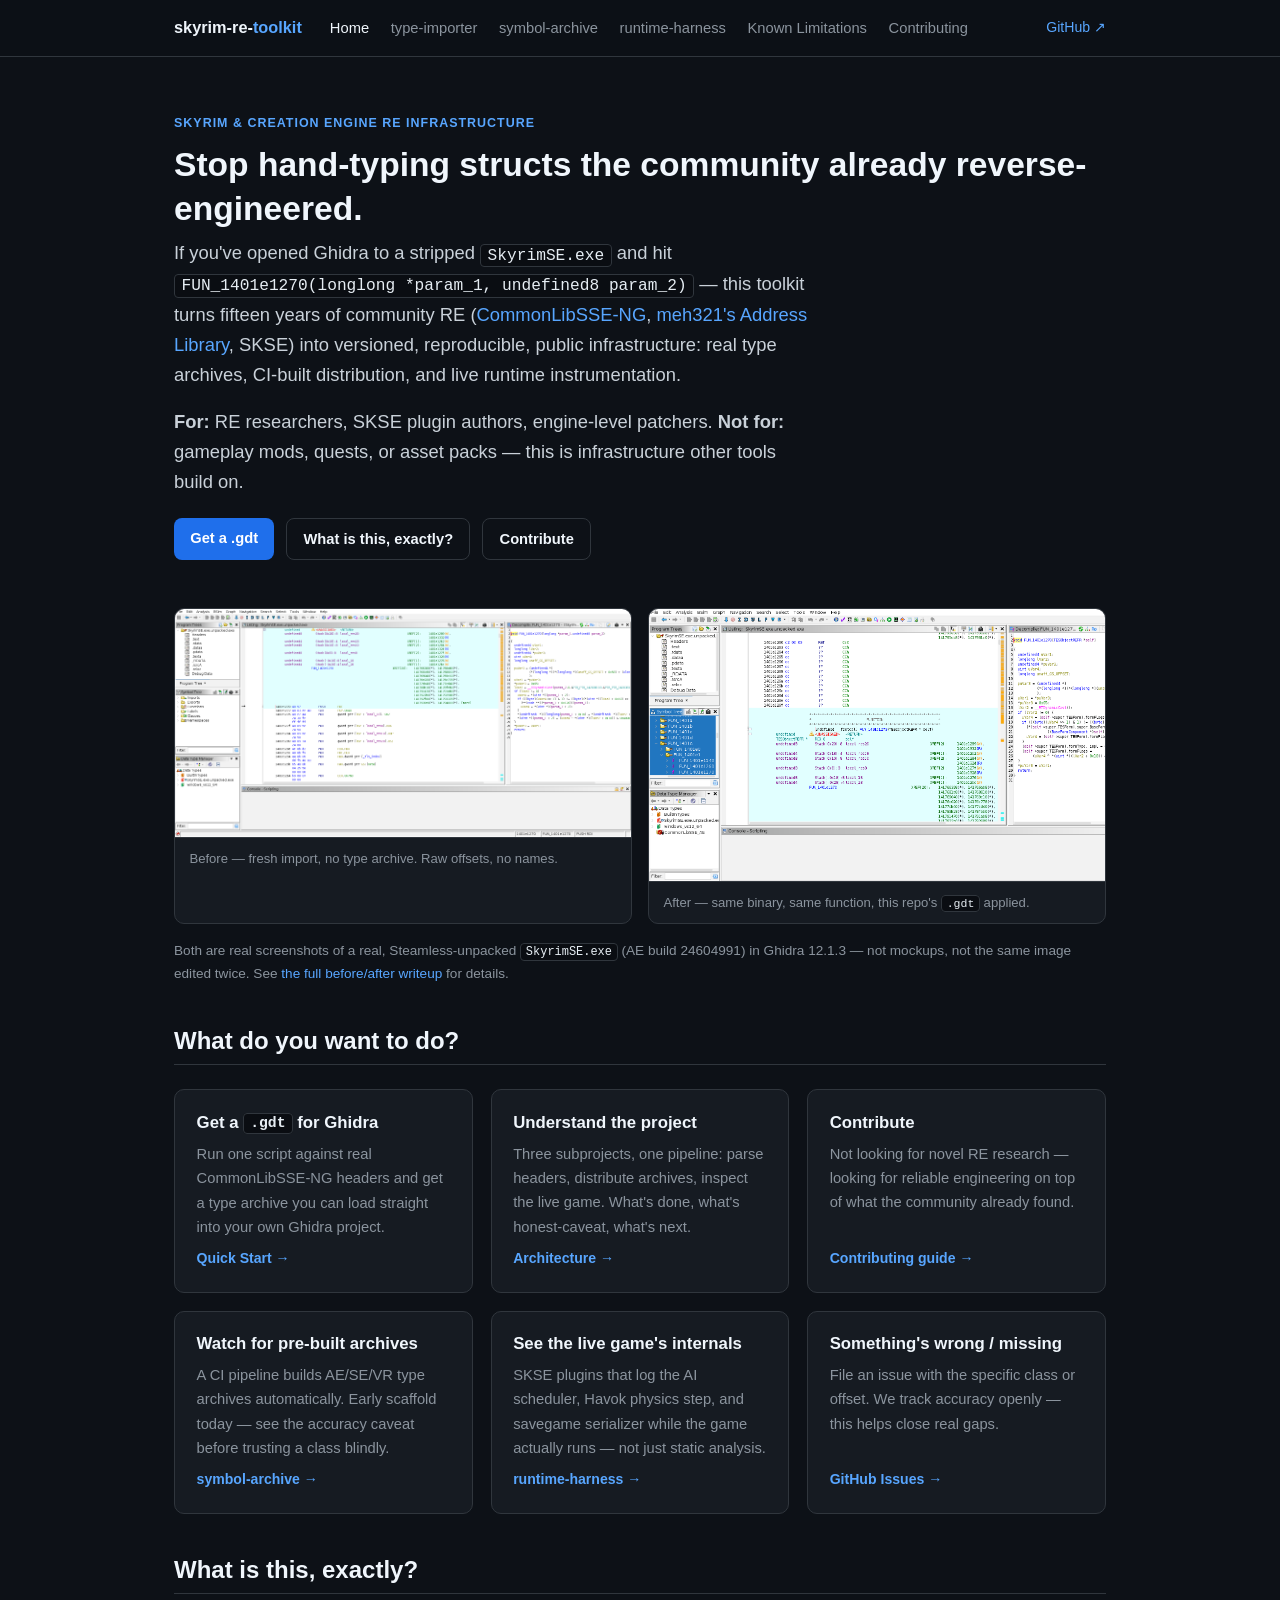
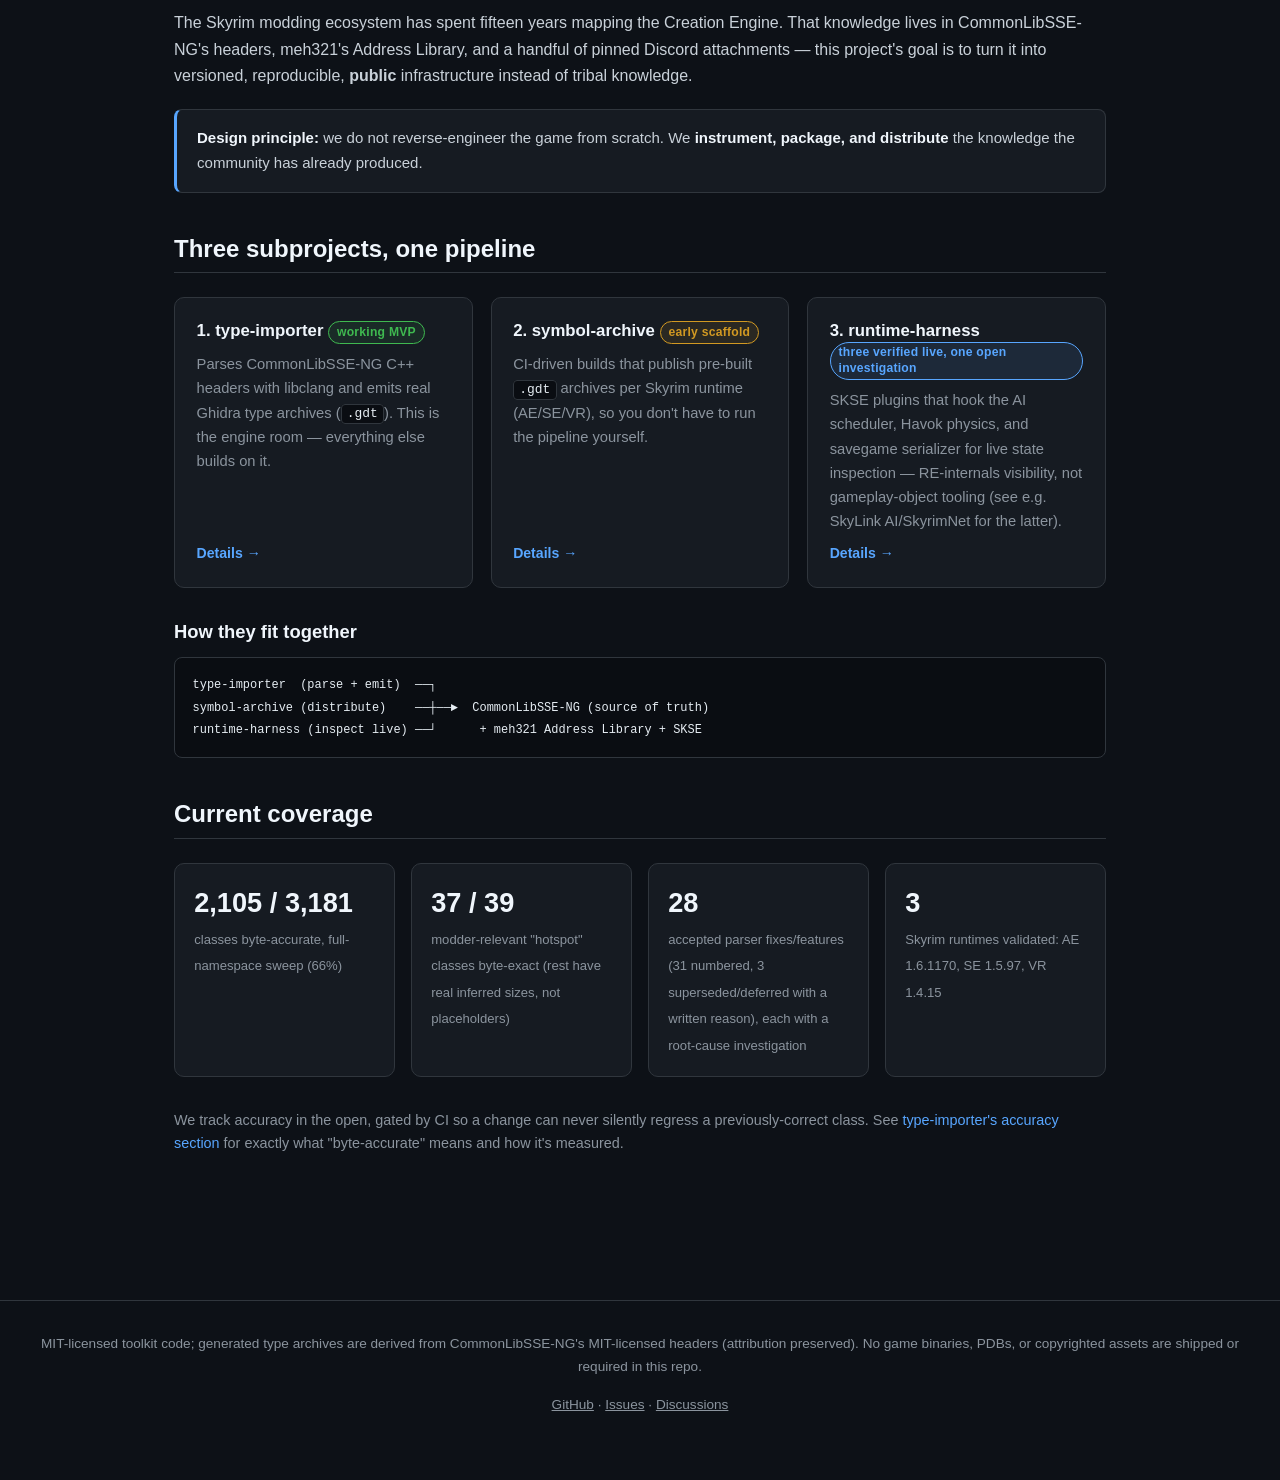
==== commit cea4a341: "docs: add who-this-is-for gatekeeping line to README and docs site" ====
--- a/docs/index.html
+++ b/docs/index.html
@@ -36,6 +36,10 @@
       <a href="https://github.com/meh321/AddressLibraryDatabase">meh321's Address Library</a>, SKSE) into
       versioned, reproducible, public infrastructure: real type archives, CI-built distribution, and
       live runtime instrumentation.
+    </p>
+    <p class="lede">
+      <strong>For:</strong> RE researchers, SKSE plugin authors, engine-level patchers.
+      <strong>Not for:</strong> gameplay mods, quests, or asset packs — this is infrastructure other tools build on.
     </p>
     <div class="btn-row">
       <a class="btn" href="type-importer.html">Get a .gdt</a>
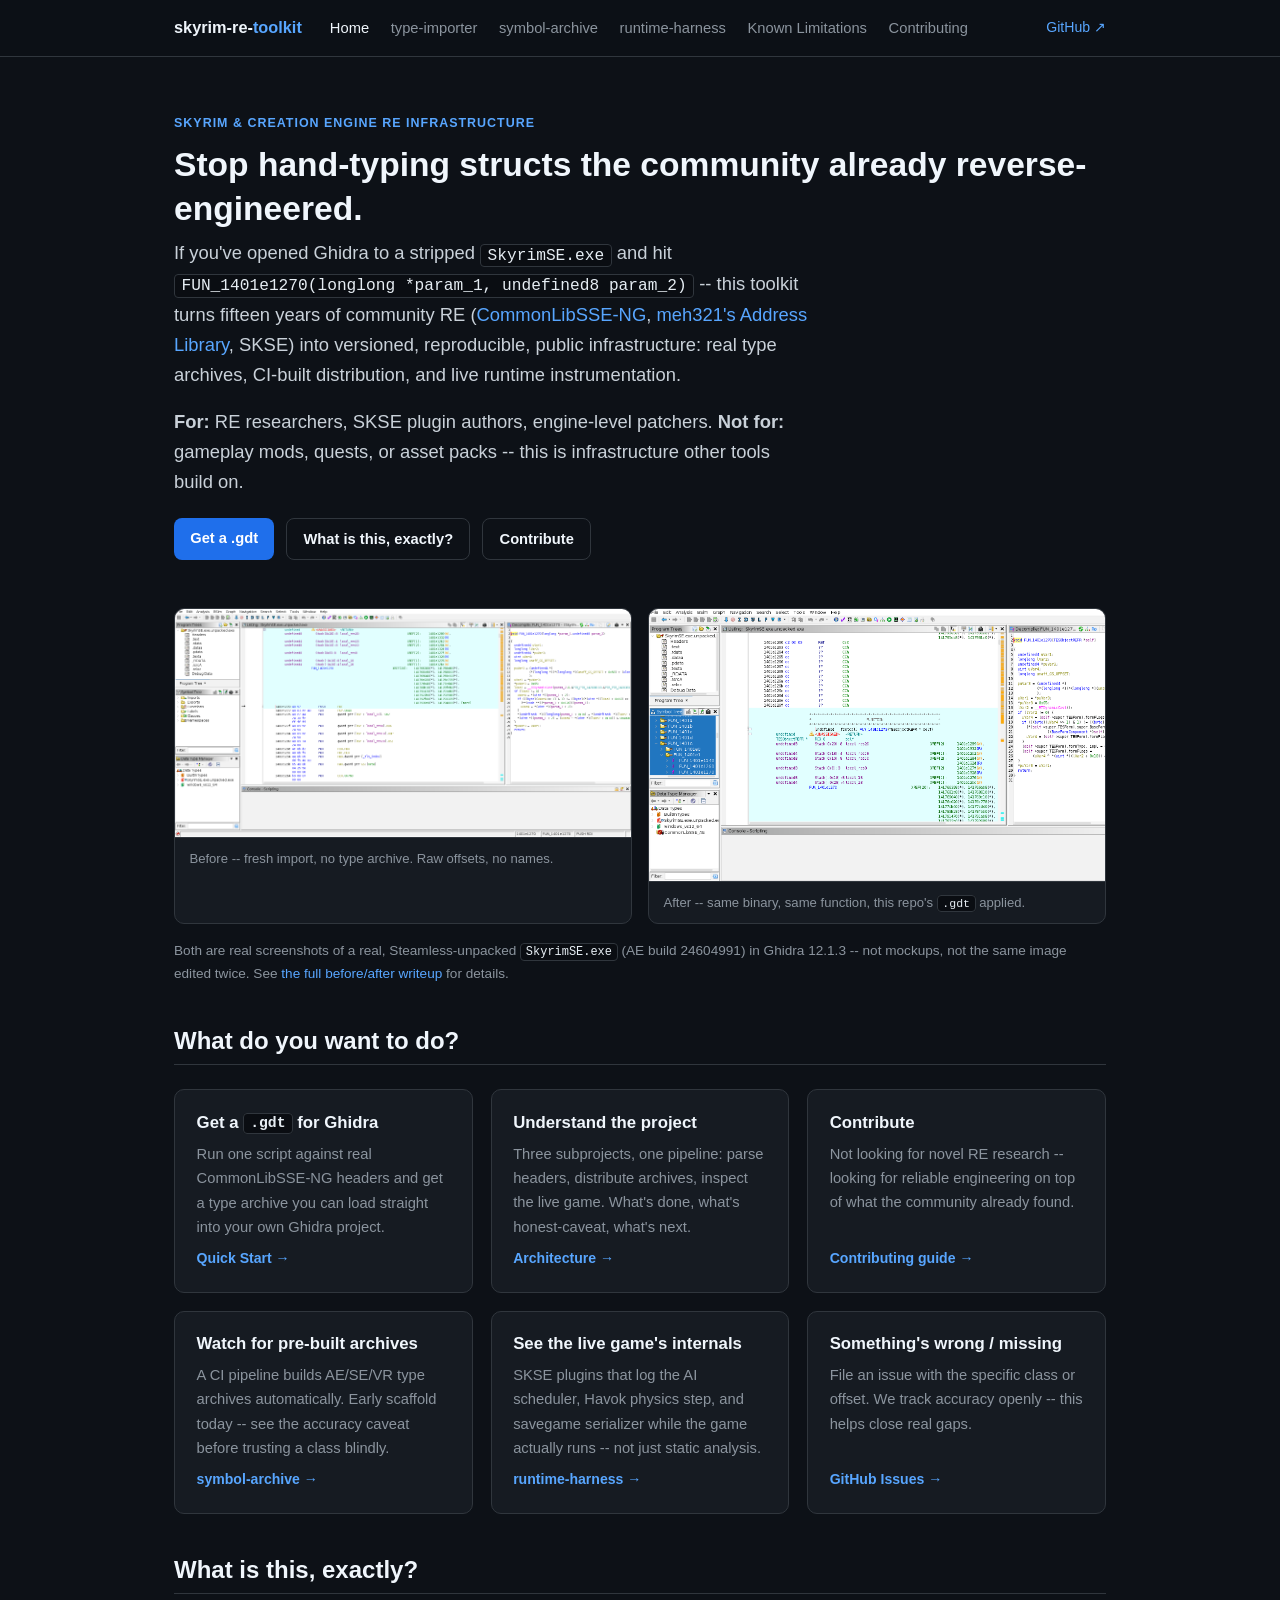
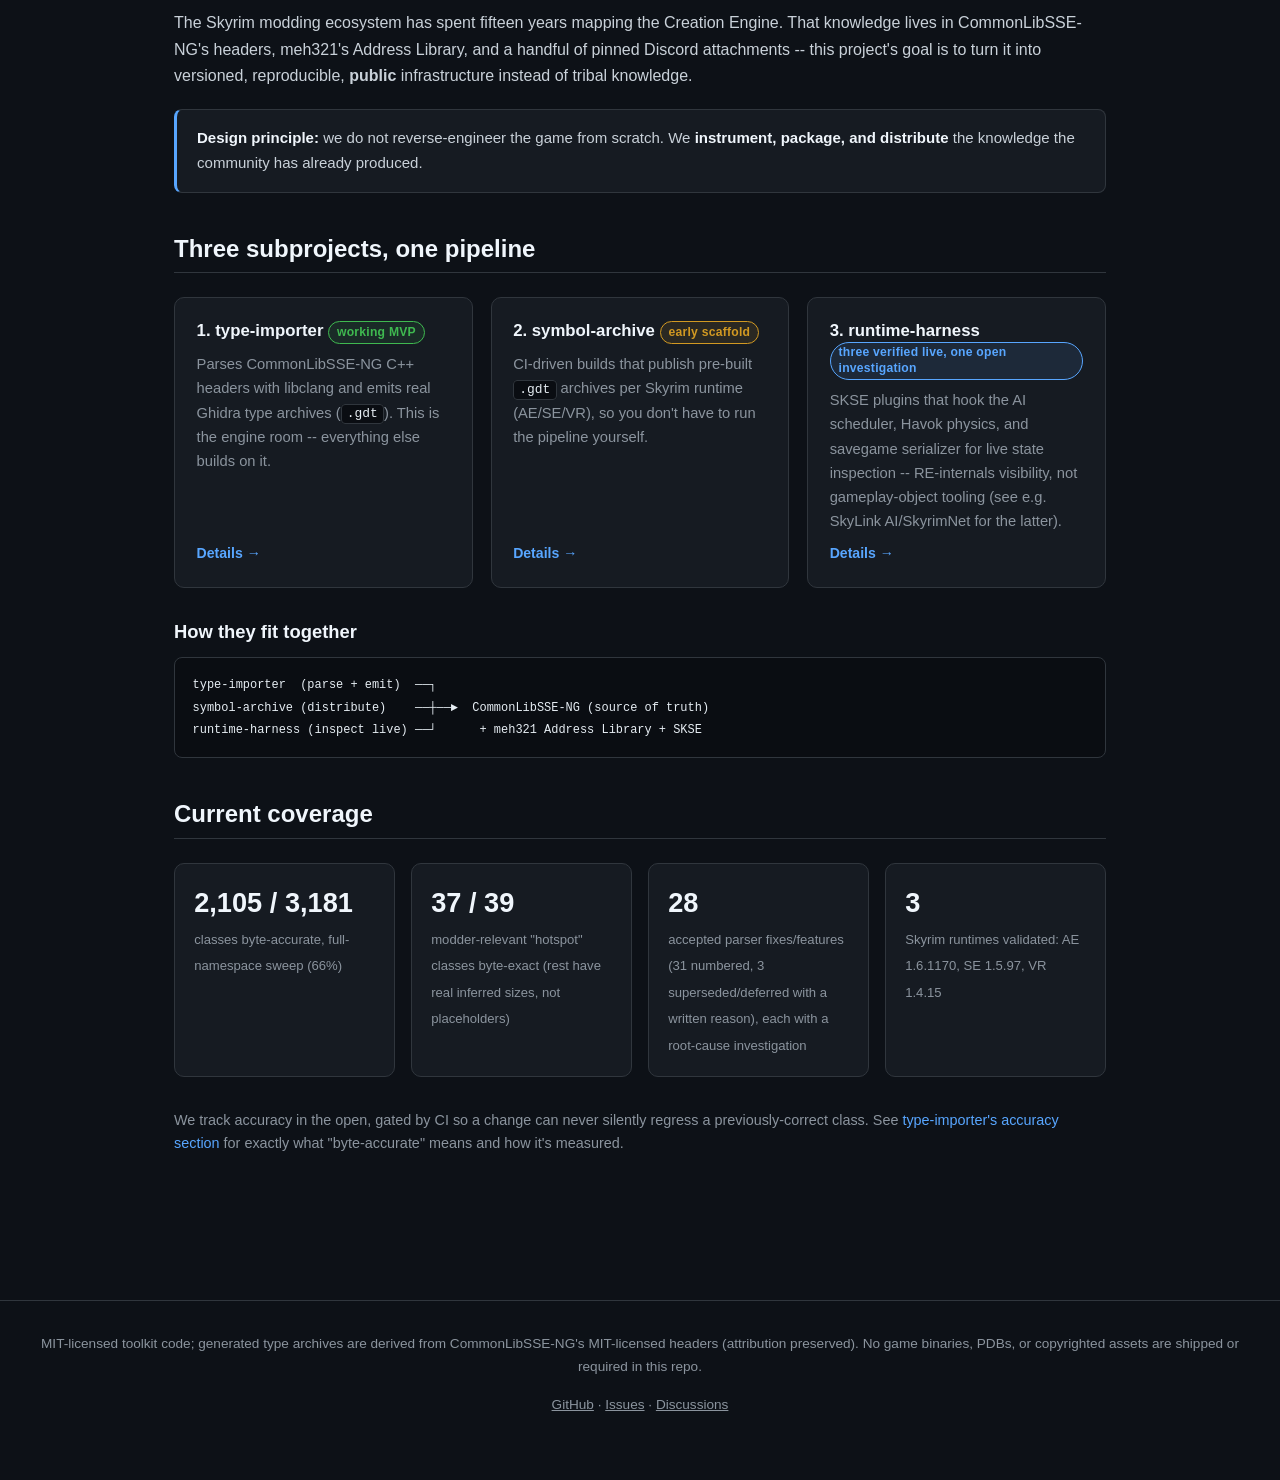
==== commit d1e746c0: "docs: replace em-dashes with double-hyphens throughout, trim an internal-notes filename from the com" ====
--- a/docs/index.html
+++ b/docs/index.html
@@ -2,9 +2,9 @@
 <html lang="en">
 <head>
 <meta charset="utf-8">
-<title>skyrim-re-toolkit — reverse-engineering infrastructure for Skyrim</title>
+<title>skyrim-re-toolkit -- reverse-engineering infrastructure for Skyrim</title>
 <meta name="viewport" content="width=device-width, initial-scale=1">
-<meta name="description" content="Type archives, distribution, and runtime instrumentation for Skyrim / Creation Engine reverse engineering — built on CommonLibSSE-NG, the Address Library, and SKSE.">
+<meta name="description" content="Type archives, distribution, and runtime instrumentation for Skyrim / Creation Engine reverse engineering -- built on CommonLibSSE-NG, the Address Library, and SKSE.">
 <link rel="stylesheet" href="assets/css/style.css">
 </head>
 <body>
@@ -31,7 +31,7 @@
     <h1>Stop hand-typing structs the community already reverse-engineered.</h1>
     <p class="lede">
       If you've opened Ghidra to a stripped <code>SkyrimSE.exe</code> and hit
-      <code>FUN_1401e1270(longlong *param_1, undefined8 param_2)</code> — this toolkit
+      <code>FUN_1401e1270(longlong *param_1, undefined8 param_2)</code> -- this toolkit
       turns fifteen years of community RE (<a href="https://github.com/CharmedBaryon/CommonLibSSE-NG">CommonLibSSE-NG</a>,
       <a href="https://github.com/meh321/AddressLibraryDatabase">meh321's Address Library</a>, SKSE) into
       versioned, reproducible, public infrastructure: real type archives, CI-built distribution, and
@@ -39,7 +39,7 @@
     </p>
     <p class="lede">
       <strong>For:</strong> RE researchers, SKSE plugin authors, engine-level patchers.
-      <strong>Not for:</strong> gameplay mods, quests, or asset packs — this is infrastructure other tools build on.
+      <strong>Not for:</strong> gameplay mods, quests, or asset packs -- this is infrastructure other tools build on.
     </p>
     <div class="btn-row">
       <a class="btn" href="type-importer.html">Get a .gdt</a>
@@ -51,16 +51,16 @@
   <div class="shot-pair">
     <div class="shot">
       <img src="assets/img/ghidra_untyped_decompile.png" alt="Ghidra decompiler showing an untyped function with raw pointer-offset arithmetic like (longlong)param_1 + 0x1a">
-      <div class="shot-caption">Before — fresh import, no type archive. Raw offsets, no names.</div>
+      <div class="shot-caption">Before -- fresh import, no type archive. Raw offsets, no names.</div>
     </div>
     <div class="shot">
       <img src="assets/img/ghidra_typed_decompile.png" alt="Ghidra decompiler showing the same function retyped to TESObjectREFR with self->super_TESForm.formFlags instead of raw offsets">
-      <div class="shot-caption">After — same binary, same function, this repo's <code>.gdt</code> applied.</div>
+      <div class="shot-caption">After -- same binary, same function, this repo's <code>.gdt</code> applied.</div>
     </div>
   </div>
   <p style="font-size:0.85rem;color:var(--text-dim)">
     Both are real screenshots of a real, Steamless-unpacked <code>SkyrimSE.exe</code> (AE build 24604991) in
-    Ghidra 12.1.3 — not mockups, not the same image edited twice. See
+    Ghidra 12.1.3 -- not mockups, not the same image edited twice. See
     <a href="type-importer.html#demo">the full before/after writeup</a> for details.
   </p>
 
@@ -78,22 +78,22 @@
     </div>
     <div class="card">
       <h3>Contribute</h3>
-      <p>Not looking for novel RE research — looking for reliable engineering on top of what the community already found.</p>
+      <p>Not looking for novel RE research -- looking for reliable engineering on top of what the community already found.</p>
       <a class="card-cta" href="contributing.html">Contributing guide →</a>
     </div>
     <div class="card">
       <h3>Watch for pre-built archives</h3>
-      <p>A CI pipeline builds AE/SE/VR type archives automatically. Early scaffold today — see the accuracy caveat before trusting a class blindly.</p>
+      <p>A CI pipeline builds AE/SE/VR type archives automatically. Early scaffold today -- see the accuracy caveat before trusting a class blindly.</p>
       <a class="card-cta" href="symbol-archive.html">symbol-archive →</a>
     </div>
     <div class="card">
       <h3>See the live game's internals</h3>
-      <p>SKSE plugins that log the AI scheduler, Havok physics step, and savegame serializer while the game actually runs — not just static analysis.</p>
+      <p>SKSE plugins that log the AI scheduler, Havok physics step, and savegame serializer while the game actually runs -- not just static analysis.</p>
       <a class="card-cta" href="runtime-harness.html">runtime-harness →</a>
     </div>
     <div class="card">
       <h3>Something's wrong / missing</h3>
-      <p>File an issue with the specific class or offset. We track accuracy openly — this helps close real gaps.</p>
+      <p>File an issue with the specific class or offset. We track accuracy openly -- this helps close real gaps.</p>
       <a class="card-cta" href="https://github.com/ByteBard97/skyrim-re-toolkit/issues">GitHub Issues →</a>
     </div>
   </div>
@@ -102,7 +102,7 @@
   <p>
     The Skyrim modding ecosystem has spent fifteen years mapping the Creation Engine. That knowledge
     lives in CommonLibSSE-NG's headers, meh321's Address Library, and a handful of pinned Discord
-    attachments — this project's goal is to turn it into versioned, reproducible, <strong>public</strong>
+    attachments -- this project's goal is to turn it into versioned, reproducible, <strong>public</strong>
     infrastructure instead of tribal knowledge.
   </p>
   <div class="callout">
@@ -114,7 +114,7 @@
   <div class="card-grid">
     <div class="card">
       <h3>1. type-importer <span class="badge badge-good">working MVP</span></h3>
-      <p>Parses CommonLibSSE-NG C++ headers with libclang and emits real Ghidra type archives (<code>.gdt</code>). This is the engine room — everything else builds on it.</p>
+      <p>Parses CommonLibSSE-NG C++ headers with libclang and emits real Ghidra type archives (<code>.gdt</code>). This is the engine room -- everything else builds on it.</p>
       <a class="card-cta" href="type-importer.html">Details →</a>
     </div>
     <div class="card">
@@ -124,7 +124,7 @@
     </div>
     <div class="card">
       <h3>3. runtime-harness <span class="badge badge-progress">three verified live, one open investigation</span></h3>
-      <p>SKSE plugins that hook the AI scheduler, Havok physics, and savegame serializer for live state inspection — RE-internals visibility, not gameplay-object tooling (see e.g. SkyLink AI/SkyrimNet for the latter).</p>
+      <p>SKSE plugins that hook the AI scheduler, Havok physics, and savegame serializer for live state inspection -- RE-internals visibility, not gameplay-object tooling (see e.g. SkyLink AI/SkyrimNet for the latter).</p>
       <a class="card-cta" href="runtime-harness.html">Details →</a>
     </div>
   </div>
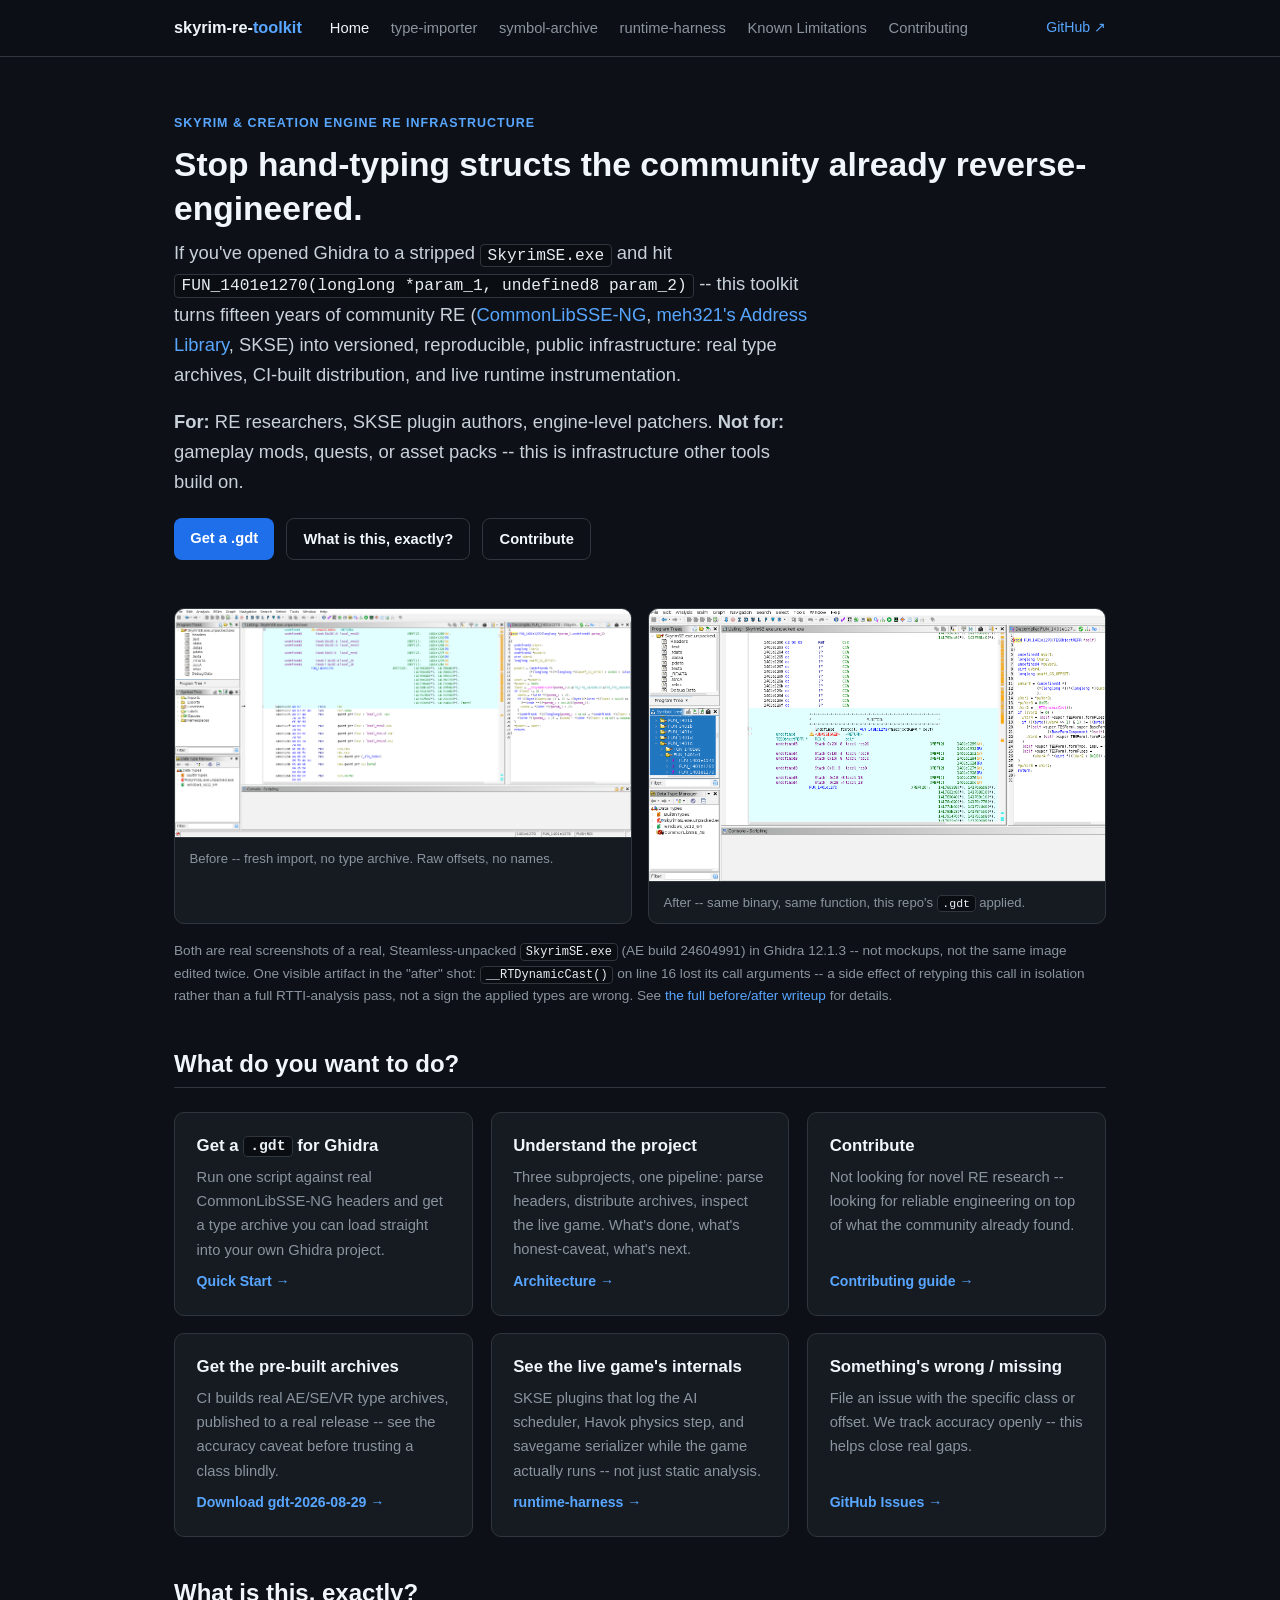
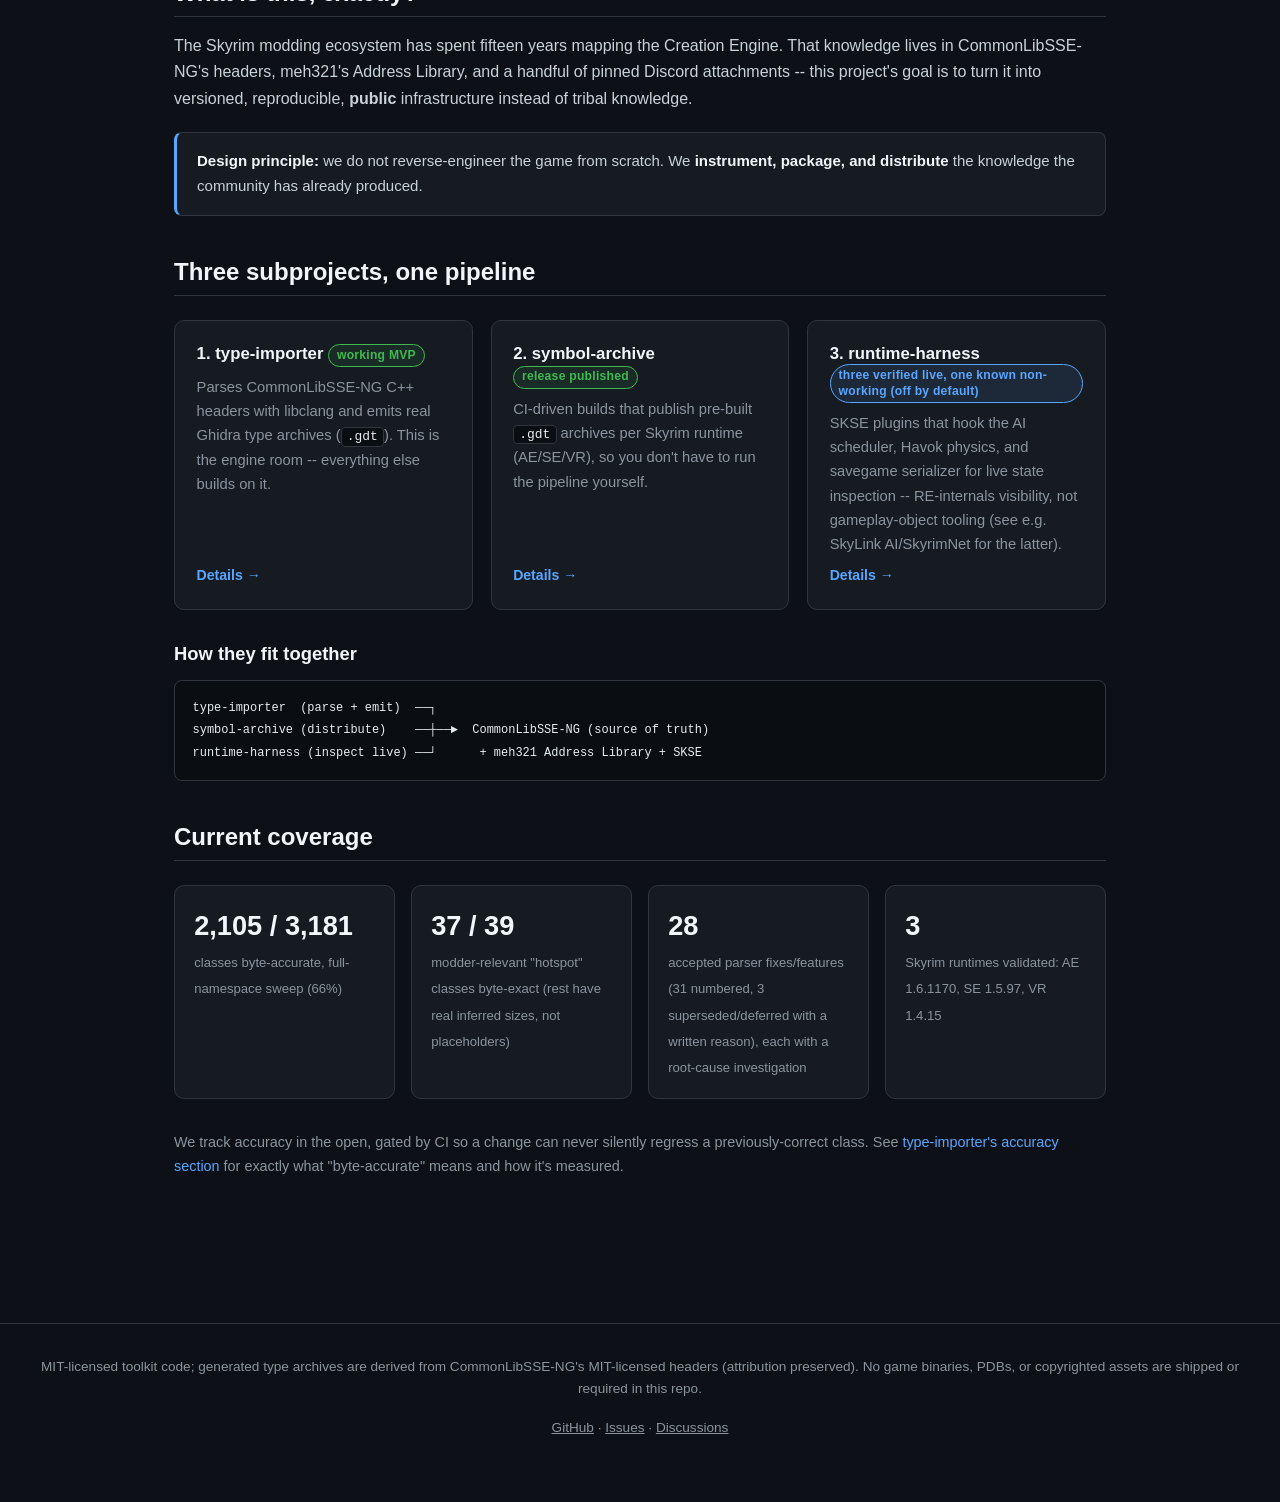
==== commit 37c405c6: "docs site: fix stale symbol-archive framing, align runtime-harness wording with README, caption RTDy" ====
--- a/docs/index.html
+++ b/docs/index.html
@@ -60,7 +60,9 @@
   </div>
   <p style="font-size:0.85rem;color:var(--text-dim)">
     Both are real screenshots of a real, Steamless-unpacked <code>SkyrimSE.exe</code> (AE build 24604991) in
-    Ghidra 12.1.3 -- not mockups, not the same image edited twice. See
+    Ghidra 12.1.3 -- not mockups, not the same image edited twice. One visible artifact in the "after" shot:
+    <code>__RTDynamicCast()</code> on line 16 lost its call arguments -- a side effect of retyping this call in
+    isolation rather than a full RTTI-analysis pass, not a sign the applied types are wrong. See
     <a href="type-importer.html#demo">the full before/after writeup</a> for details.
   </p>
 
@@ -82,9 +84,9 @@
       <a class="card-cta" href="contributing.html">Contributing guide →</a>
     </div>
     <div class="card">
-      <h3>Watch for pre-built archives</h3>
-      <p>A CI pipeline builds AE/SE/VR type archives automatically. Early scaffold today -- see the accuracy caveat before trusting a class blindly.</p>
-      <a class="card-cta" href="symbol-archive.html">symbol-archive →</a>
+      <h3>Get the pre-built archives</h3>
+      <p>CI builds real AE/SE/VR type archives, published to a real release -- see the accuracy caveat before trusting a class blindly.</p>
+      <a class="card-cta" href="https://github.com/ByteBard97/skyrim-re-toolkit/releases/tag/gdt-2026-08-29">Download gdt-2026-08-29 →</a>
     </div>
     <div class="card">
       <h3>See the live game's internals</h3>
@@ -118,12 +120,12 @@
       <a class="card-cta" href="type-importer.html">Details →</a>
     </div>
     <div class="card">
-      <h3>2. symbol-archive <span class="badge badge-warn">early scaffold</span></h3>
+      <h3>2. symbol-archive <span class="badge badge-good">release published</span></h3>
       <p>CI-driven builds that publish pre-built <code>.gdt</code> archives per Skyrim runtime (AE/SE/VR), so you don't have to run the pipeline yourself.</p>
       <a class="card-cta" href="symbol-archive.html">Details →</a>
     </div>
     <div class="card">
-      <h3>3. runtime-harness <span class="badge badge-progress">three verified live, one open investigation</span></h3>
+      <h3>3. runtime-harness <span class="badge badge-progress">three verified live, one known non-working (off by default)</span></h3>
       <p>SKSE plugins that hook the AI scheduler, Havok physics, and savegame serializer for live state inspection -- RE-internals visibility, not gameplay-object tooling (see e.g. SkyLink AI/SkyrimNet for the latter).</p>
       <a class="card-cta" href="runtime-harness.html">Details →</a>
     </div>
